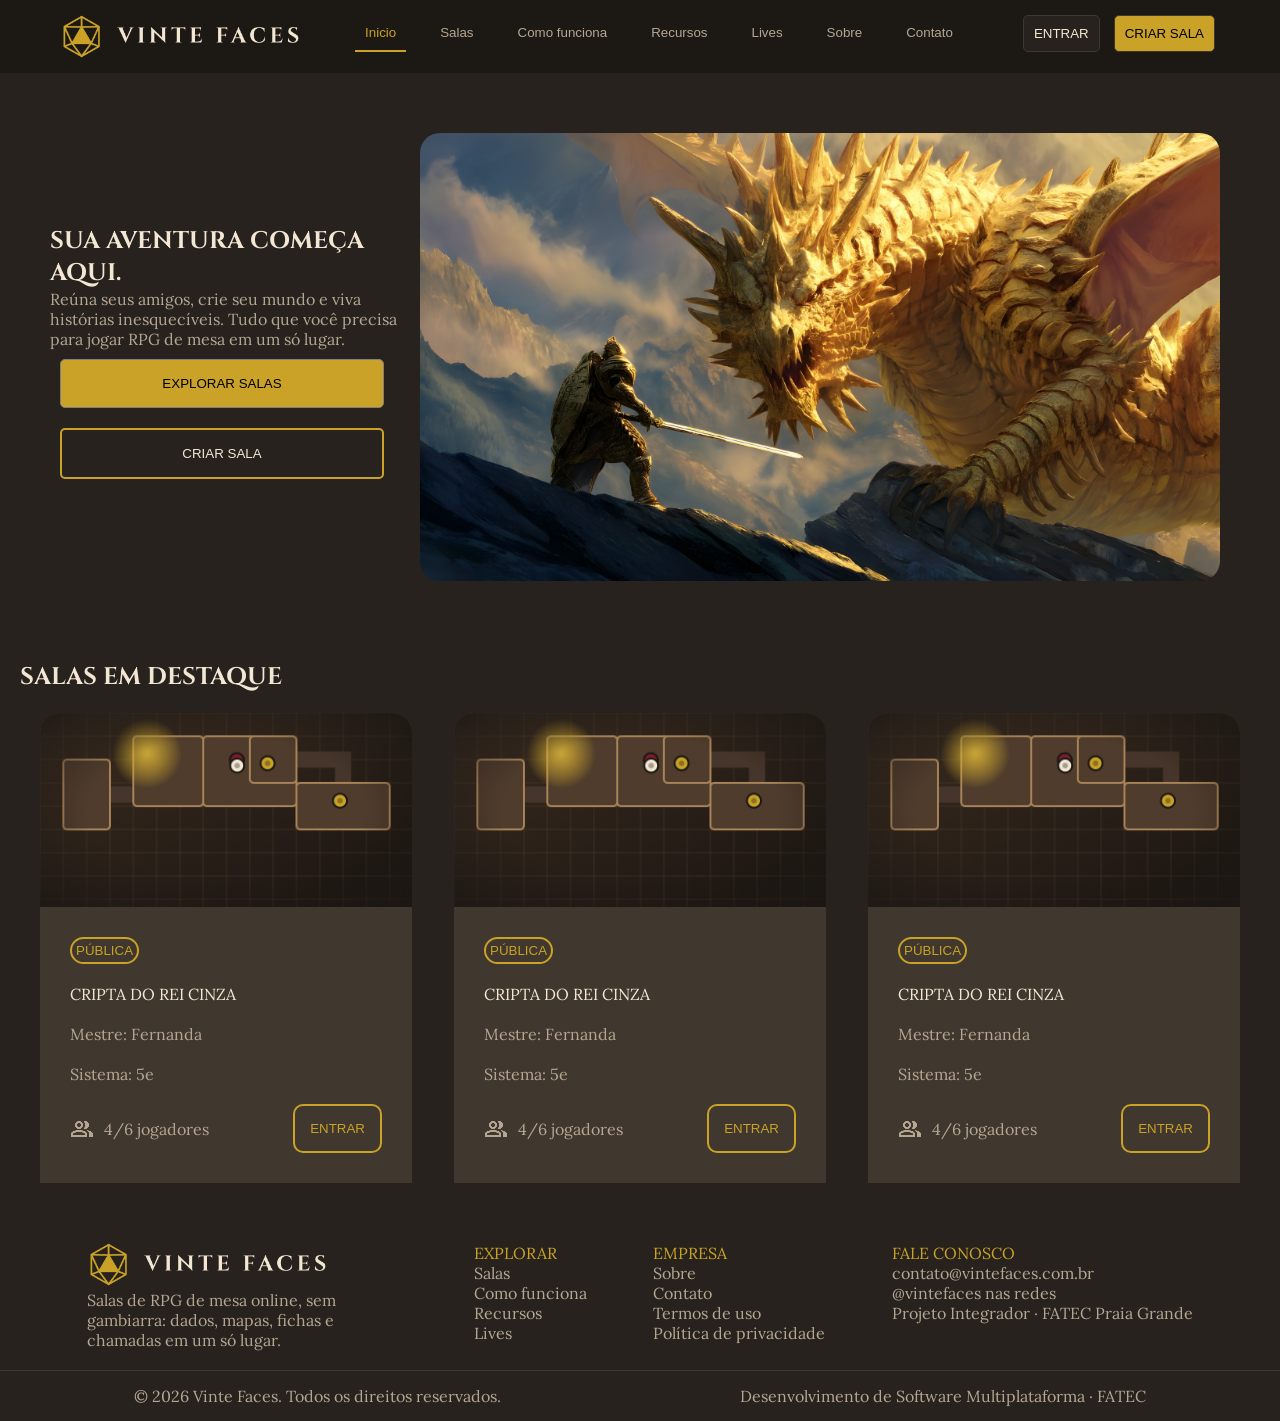
==== index.html @ ee56ecbe "Upload completo dos arquivos, com header, footer e parte do main feito." ====
<!DOCTYPE html>
<html lang="pt-br">

<head>
    <meta charset="UTF-8">
    <meta name="viewport" content="width=device-width, initial-scale=1.0">
    <title>Vinte Faces</title>
    <link rel="shortcut icon" href="assets/Icon.png" type="image/x-icon">
    <link rel="stylesheet" href="Style/style.css">
</head>

<body>
    <header class="grafite-900">
        <img class="LogoTipo" src="assets/LogoTipo.png" alt="LogoTipo_VinteFaces">
        <div class="navegacao">
            <button class="btn-ativo">Inicio</button>
            <button class="h-btn">Salas</button>
            <button class="h-btn">Como funciona</button>
            <button class="h-btn">Recursos</button>
            <button class="h-btn">Lives</button>
            <button class="h-btn">Sobre</button>
            <button class="h-btn">Contato</button>
        </div>
        <div>
            <button class="grafite-800 h2-btn pergaminho-100">ENTRAR</button>
            <button class="h2-btn ouro-500">CRIAR SALA</button>
        </div>
    </header>

    <main>
        <section class="Inicio">
            <div>
                <h1 class="pergaminho-100">SUA AVENTURA COMEÇA AQUI.</h1>
                <p>Reúna seus amigos, crie seu mundo e viva histórias inesquecíveis. Tudo que você precisa para jogar
                    RPG de mesa em um só lugar.</p>
                <button class="m-btn ouro-500" style="border: 1px grey solid;">EXPLORAR SALAS</button>
                <button class="ouro-500-border m-btn pergaminho-100">CRIAR SALA</button>
            </div>
            <img class="imgsec1" src="assets/dados.jpg" alt="Imagem de dados.">
        </section>

        <section class="salas-d">
            <h2 class="pergaminho-100">SALAS EM DESTAQUE</h2>
            <div class="salas row">
                <div class="card coluna grafite-600">
                    <img src="assets/card1.png" alt="" style="border-radius: 20px 20px 0 0;">
                    <div class="card-conteudo">
                        <button disabled class="btn-off ouro-500-border"
                            alt="esta sala está aberta para qualquer um entrar">PÚBLICA</button><br>
                        <br>
                        <p class="pergaminho-100">CRIPTA DO REI CINZA</p><br>
                        <p>Mestre: Fernanda</p><br>
                        <p>Sistema: 5e</p><br>
                        <div class="row">
                            <div class="info">
                                <img class="icon" src="assets/group-icon.png" alt="icon">
                                <p>4/6 jogadores</p>
                            </div>
                            <button class="ouro-500-border ouro-500p btn-card">ENTRAR</button>
                        </div>
                    </div>
                </div>
                <div class="card coluna grafite-600">
                    <img src="assets/card1.png" alt="" style="border-radius: 20px 20px 0 0;">
                    <div class="card-conteudo">
                        <button disabled class="btn-off ouro-500-border"
                            alt="esta sala está aberta para qualquer um entrar">PÚBLICA</button><br>
                        <br>
                        <p class="pergaminho-100">CRIPTA DO REI CINZA</p><br>
                        <p>Mestre: Fernanda</p><br>
                        <p>Sistema: 5e</p><br>
                        <div class="row">
                            <div class="info">
                                <img class="icon" src="assets/group-icon.png" alt="icon">
                                <p>4/6 jogadores</p>
                            </div>
                            <button class="ouro-500-border ouro-500p btn-card">ENTRAR</button>
                        </div>
                    </div>
                </div>
                <div class="card coluna grafite-600">
                    <img src="assets/card1.png" alt="" style="border-radius: 20px 20px 0 0;">
                    <div class="card-conteudo">
                        <button disabled class="btn-off ouro-500-border"
                            alt="esta sala está aberta para qualquer um entrar">PÚBLICA</button><br>
                        <br>
                        <p class="pergaminho-100">CRIPTA DO REI CINZA</p><br>
                        <p>Mestre: Fernanda</p><br>
                        <p>Sistema: 5e</p><br>
                        <div class="row">
                            <div class="info">
                                <img class="icon" src="assets/group-icon.png" alt="icon">
                                <p>4/6 jogadores</p>
                            </div>
                            <button class="ouro-500-border ouro-500p btn-card">ENTRAR</button>
                        </div>
                    </div>
                </div>
            </div>
        </section>
    </main>

    <footer>
        <div class="footerGrid">
            <div style="width: 20rem;">
                <img class="LogoTipo" src="assets/LogoTipo.png" alt="LogoTipo_VinteFaces">
                <p>Salas de RPG de mesa online, sem gambiarra: dados, mapas, fichas e chamadas em um só lugar.</p>
            </div>
            <div class="coluna">
                <span class="ouro-500p">EXPLORAR</span>
                <a href="">Salas</a>
                <a href="">Como funciona</a>
                <a href="">Recursos</a>
                <a href="">Lives</a>
            </div>
            <div class="coluna">
                <span class="ouro-500p">EMPRESA</span>
                <a href="">Sobre</a>
                <a href="">Contato</a>
                <a href="">Termos de uso</a>
                <a href="">Política de privacidade</a>
            </div>
            <div class="coluna">
                <span class="ouro-500p">FALE CONOSCO</span>
                <a href="">contato@vintefaces.com.br</a>
                <a href="">@vintefaces nas redes</a>
                <p>Projeto Integrador · FATEC Praia Grande</p>
            </div>
        </div>
        <hr style="border: none; border-top: 1px solid #40372F;">
        <div class="row-sa" style="margin: 15px;">
            <p>© 2026 Vinte Faces. Todos os direitos reservados.</p>
            <p>Desenvolvimento de Software Multiplataforma · FATEC</p>
        </div>
    </footer>
</body>

</html>
---- Style/style.css ----
@import url('https://fonts.googleapis.com/css2?family=Cinzel:wght@400;500;600;700&family=Lora:wght@400;500;600;700&display=swap');

body {
    font-family: 'Lora', serif;
}

h1, h2, h3, h4 {
    font-family: 'Cinzel', serif;
}

button {
    font-family: Arial, sans-serif;
}

* {
    padding: 0;
    margin: 0;
    box-sizing: border-box;
}
html, body {
    width: 100%;
    min-height: 100vh;
    margin: 0;
    padding: 0;
    background-color: #27221E;
}
body{
    min-height: 100vh;
    display: flex;
    flex-direction: column;
}
/* CORES */
.grafite-900 {
    background-color: #1c1814;
}
.grafite-800{
    background-color: #27221E;
}
.grafite-600{
    background-color: #40372F;
}

.ouro-500{
    background-color: #C9A227;
}
.ouro-500p{
    color: #C9A227;
}
.ouro-500-border{
    border: solid #C9A227 2px;
    background-color: #00000000;
}
.pergaminho-100{
    color: #F3E6D3;
}
.pergaminho-400{
    color: #B5A692;
}
header {
    box-sizing: border-box;
    display: grid;
    justify-content: space-evenly;
    grid-auto-flow: column;
    top: 0;
    width: 100%;
    height: 20%;
    padding: 15px;
}

main{
    flex: 1;
    width: 100%;
    display: block;
}

footer{
    width: 100%;
    margin-top: auto;
}

.footerGrid{
    display: grid;
    justify-content: space-evenly;
    grid-auto-flow: column;
    bottom: 0;
    width: 100%;
    padding: 20px;
}

.LogoTipo {
    width: 15rem;
}

.h-btn{
    background-color: #00000000;
    color: #B5A692;
    border: 1px grey;
    margin-left: 10px;
    margin-right: 10px;
    padding: 10px;
}

.h2-btn{
    border: solid #40372F 1px;
    border-radius: 5px;
    padding: 10px;
    margin-left: 5px;
    margin-right: 5px;
}

.btn-ativo{
    background-color: #00000000;
    color: #C9A227;
    border: none;
    border-bottom: 2px solid #C9A227;
    margin-left: 10px;
    margin-right: 10px;
    padding: 10px;
}

.coluna{
    display: flex;
    flex-direction: column;
}

a, p {
    text-decoration: none;
    color: #B5A692;

}

.row-sa{
    display: grid;
    justify-content: space-around;
    grid-auto-flow: column;
}
.row{
    display: flex;
    flex-direction: row;
}

.Inicio {
    min-height: 550px;
    width: 100%;
    display: flex;
    align-items: center;
    padding: 50px;
}

.salas-d{
    padding: 20px;
}

.salas{
    align-content: center;
}

.imgsec1{
    width: 50rem;
    border-radius: 20px;
    margin: 10px;
}

.m-btn{
    width: 90%;
    padding: 1rem;
    margin: 10px;
    border-radius: 5px;
}

.btn-off{
    background-color: #00000000;
    color: #C9A227;
    border-radius: 20px;
    padding: 4px;
}

.btn-card{
    padding: 15px;
    border-radius: 10px;
    align-self: flex-end;
}

.card{
    width: 30%;
    margin: 20px;
    border-radius: 20px 20px 0 0;
}

.card-conteudo{
    padding: 20px;
    margin: 10px;
}

.icon{
    max-width: none;
}

.row {
    display: flex;
    align-items: center;
    justify-content: space-between;
    width: 100%;
}

.info {
    display: flex;
    align-items: center;
    gap: 10px;
}

.info img {
    width: 24px;
    height: 24px;
    object-fit: contain;
    flex-shrink: 0;
}
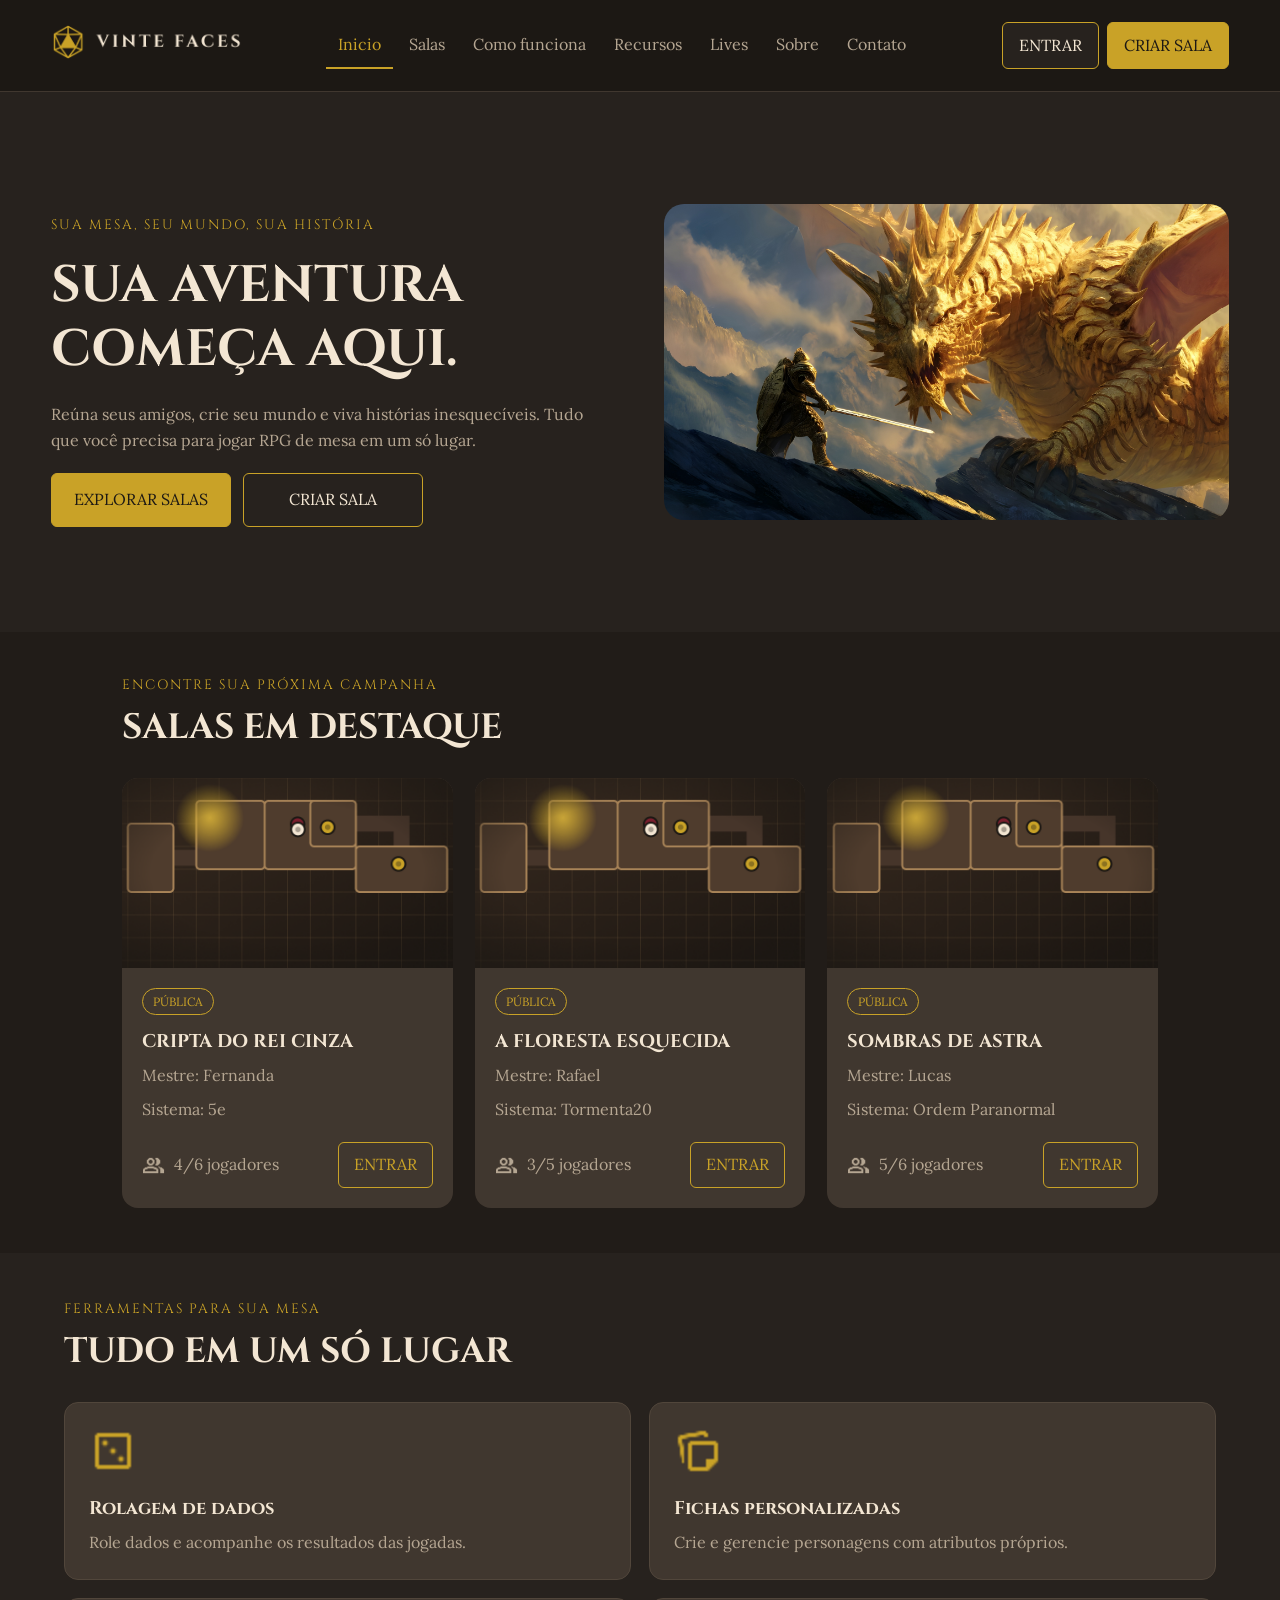
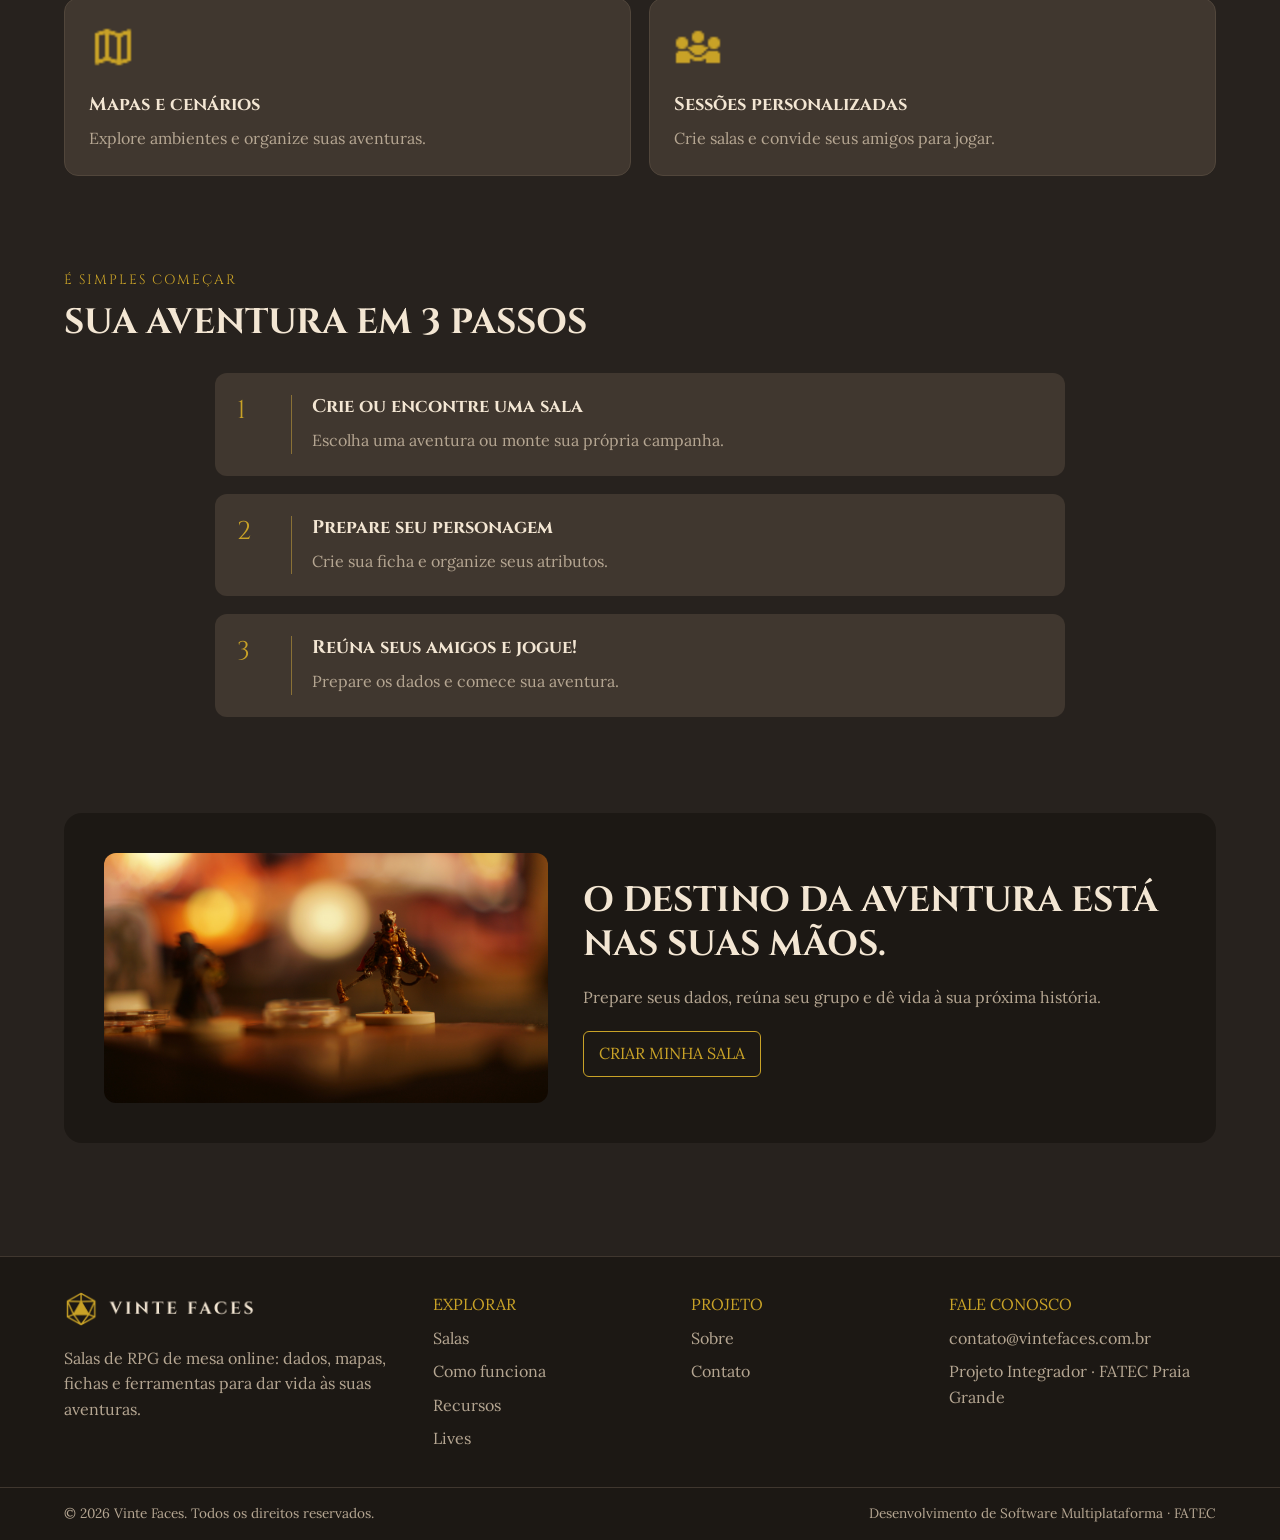
==== commit a06d7878: "Adicionado paginas como funciona, salas, contatos, lives, login, recursos, salas e sobre, finalizaçã" ====
--- a/index.html
+++ b/index.html
@@ -4,131 +4,188 @@
 <head>
     <meta charset="UTF-8">
     <meta name="viewport" content="width=device-width, initial-scale=1.0">
-    <title>Vinte Faces</title>
+    <title>Início | Vinte Faces</title>
     <link rel="shortcut icon" href="assets/Icon.png" type="image/x-icon">
     <link rel="stylesheet" href="Style/style.css">
 </head>
 
 <body>
-    <header class="grafite-900">
-        <img class="LogoTipo" src="assets/LogoTipo.png" alt="LogoTipo_VinteFaces">
-        <div class="navegacao">
-            <button class="btn-ativo">Inicio</button>
-            <button class="h-btn">Salas</button>
-            <button class="h-btn">Como funciona</button>
-            <button class="h-btn">Recursos</button>
-            <button class="h-btn">Lives</button>
-            <button class="h-btn">Sobre</button>
-            <button class="h-btn">Contato</button>
-        </div>
-        <div>
-            <button class="grafite-800 h2-btn pergaminho-100">ENTRAR</button>
-            <button class="h2-btn ouro-500">CRIAR SALA</button>
+    <header>
+        <a href="index.html"><img class="LogoTipo" src="assets/LogoTipo.png" alt="Vinte Faces"></a>
+        <nav class="navegacao" aria-label="Navegação principal">
+            <a class="btn-ativo" href="index.html">Inicio</a>
+            <a class="h-btn" href="salas.html">Salas</a>
+            <a class="h-btn" href="como-funciona.html">Como funciona</a>
+            <a class="h-btn" href="recursos.html">Recursos</a>
+            <a class="h-btn" href="lives.html">Lives</a>
+            <a class="h-btn" href="sobre.html">Sobre</a>
+            <a class="h-btn" href="contato.html">Contato</a>
+        </nav>
+        <div class="acoes-header">
+            <a class="h2-btn grafite-800 pergaminho-100" href="login.html">ENTRAR</a>
+            <a class="h2-btn ouro-500" href="salas.html">CRIAR SALA</a>
         </div>
     </header>
 
     <main>
-        <section class="Inicio">
+
+        <section class="sessao">
             <div>
-                <h1 class="pergaminho-100">SUA AVENTURA COMEÇA AQUI.</h1>
+                <p class="eyebrow">SUA MESA, SEU MUNDO, SUA HISTÓRIA</p>
+                <h1>SUA AVENTURA COMEÇA AQUI.</h1>
                 <p>Reúna seus amigos, crie seu mundo e viva histórias inesquecíveis. Tudo que você precisa para jogar
                     RPG de mesa em um só lugar.</p>
-                <button class="m-btn ouro-500" style="border: 1px grey solid;">EXPLORAR SALAS</button>
-                <button class="ouro-500-border m-btn pergaminho-100">CRIAR SALA</button>
+                <div class="botoes">
+                    <a class="m-btn ouro-500" href="salas.html">EXPLORAR SALAS</a>
+                    <a class="m-btn ouro-500-border" href="salas.html">CRIAR SALA</a>
+                </div>
             </div>
-            <img class="imgsec1" src="assets/dados.jpg" alt="Imagem de dados.">
+            <img class="imgsec1" src="assets/dados.jpg" alt="Dados de RPG sobre uma mesa">
         </section>
 
         <section class="salas-d">
-            <h2 class="pergaminho-100">SALAS EM DESTAQUE</h2>
-            <div class="salas row">
-                <div class="card coluna grafite-600">
-                    <img src="assets/card1.png" alt="" style="border-radius: 20px 20px 0 0;">
-                    <div class="card-conteudo">
-                        <button disabled class="btn-off ouro-500-border"
-                            alt="esta sala está aberta para qualquer um entrar">PÚBLICA</button><br>
-                        <br>
-                        <p class="pergaminho-100">CRIPTA DO REI CINZA</p><br>
-                        <p>Mestre: Fernanda</p><br>
-                        <p>Sistema: 5e</p><br>
-                        <div class="row">
-                            <div class="info">
-                                <img class="icon" src="assets/group-icon.png" alt="icon">
-                                <p>4/6 jogadores</p>
+            <div class="container">
+                <div class="section-title">
+                    <p class="eyebrow">ENCONTRE SUA PRÓXIMA CAMPANHA</p>
+                    <h2>SALAS EM DESTAQUE</h2>
+                </div>
+                <div class="salas">
+                    <article class="card">
+                        <img src="assets/card1.png" alt="Cenário de fantasia para uma campanha de RPG">
+                        <div class="card-conteudo">
+                            <span class="btn-off">PÚBLICA</span>
+                            <h3 style="margin-top:15px">CRIPTA DO REI CINZA</h3>
+                            <p>Mestre: Fernanda</p>
+                            <p>Sistema: 5e</p>
+                            <div class="card-rodape">
+                                <div class="info"><img src="assets/group-icon.png" alt=""><span>4/6 jogadores</span>
+                                </div>
+                                <a class="btn-card" href="salas.html">ENTRAR</a>
                             </div>
-                            <button class="ouro-500-border ouro-500p btn-card">ENTRAR</button>
                         </div>
-                    </div>
-                </div>
-                <div class="card coluna grafite-600">
-                    <img src="assets/card1.png" alt="" style="border-radius: 20px 20px 0 0;">
-                    <div class="card-conteudo">
-                        <button disabled class="btn-off ouro-500-border"
-                            alt="esta sala está aberta para qualquer um entrar">PÚBLICA</button><br>
-                        <br>
-                        <p class="pergaminho-100">CRIPTA DO REI CINZA</p><br>
-                        <p>Mestre: Fernanda</p><br>
-                        <p>Sistema: 5e</p><br>
-                        <div class="row">
-                            <div class="info">
-                                <img class="icon" src="assets/group-icon.png" alt="icon">
-                                <p>4/6 jogadores</p>
+                    </article>
+                    <article class="card">
+                        <img src="assets/card1.png" alt="Cenário de fantasia para uma campanha de RPG">
+                        <div class="card-conteudo">
+                            <span class="btn-off">PÚBLICA</span>
+                            <h3 style="margin-top:15px">A FLORESTA ESQUECIDA</h3>
+                            <p>Mestre: Rafael</p>
+                            <p>Sistema: Tormenta20</p>
+                            <div class="card-rodape">
+                                <div class="info"><img src="assets/group-icon.png" alt=""><span>3/5 jogadores</span>
+                                </div>
+                                <a class="btn-card" href="salas.html">ENTRAR</a>
                             </div>
-                            <button class="ouro-500-border ouro-500p btn-card">ENTRAR</button>
                         </div>
-                    </div>
-                </div>
-                <div class="card coluna grafite-600">
-                    <img src="assets/card1.png" alt="" style="border-radius: 20px 20px 0 0;">
-                    <div class="card-conteudo">
-                        <button disabled class="btn-off ouro-500-border"
-                            alt="esta sala está aberta para qualquer um entrar">PÚBLICA</button><br>
-                        <br>
-                        <p class="pergaminho-100">CRIPTA DO REI CINZA</p><br>
-                        <p>Mestre: Fernanda</p><br>
-                        <p>Sistema: 5e</p><br>
-                        <div class="row">
-                            <div class="info">
-                                <img class="icon" src="assets/group-icon.png" alt="icon">
-                                <p>4/6 jogadores</p>
+                    </article>
+                    <article class="card">
+                        <img src="assets/card1.png" alt="Cenário de fantasia para uma campanha de RPG">
+                        <div class="card-conteudo">
+                            <span class="btn-off">PÚBLICA</span>
+                            <h3 style="margin-top:15px">SOMBRAS DE ASTRA</h3>
+                            <p>Mestre: Lucas</p>
+                            <p>Sistema: Ordem Paranormal</p>
+                            <div class="card-rodape">
+                                <div class="info"><img src="assets/group-icon.png" alt=""><span>5/6 jogadores</span>
+                                </div>
+                                <a class="btn-card" href="salas.html">ENTRAR</a>
                             </div>
-                            <button class="ouro-500-border ouro-500p btn-card">ENTRAR</button>
                         </div>
-                    </div>
+                    </article>
                 </div>
             </div>
         </section>
+
+        <section class="section container">
+            <div class="section-title">
+                <p class="eyebrow">FERRAMENTAS PARA SUA MESA</p>
+                <h2>TUDO EM UM SÓ LUGAR</h2>
+            </div>
+            <div class="sec2">
+                <article class="bloco"><img src="assets/dice_icn.png" alt="">
+                    <h3>Rolagem de dados</h3>
+                    <p>Role dados e acompanhe os resultados das jogadas.</p>
+                </article>
+                <article class="bloco"><img src="assets/ficha_icn.png" alt="">
+                    <h3>Fichas personalizadas</h3>
+                    <p>Crie e gerencie personagens com atributos próprios.</p>
+                </article>
+                <article class="bloco"><img src="assets/map_icn.png" alt="">
+                    <h3>Mapas e cenários</h3>
+                    <p>Explore ambientes e organize suas aventuras.</p>
+                </article>
+                <article class="bloco"><img src="assets/group_icn.png" alt="">
+                    <h3>Sessões personalizadas</h3>
+                    <p>Crie salas e convide seus amigos para jogar.</p>
+                </article>
+            </div>
+        </section>
+
+        <section class="section container">
+            <div class="section-title">
+                <p class="eyebrow">É SIMPLES COMEÇAR</p>
+                <h2>SUA AVENTURA EM 3 PASSOS</h2>
+            </div>
+            <div class="etapas">
+                <article class="etapa"><span class="numero">1</span>
+                    <div class="conteudo">
+                        <h3>Crie ou encontre uma sala</h3>
+                        <p>Escolha uma aventura ou monte sua própria campanha.</p>
+                    </div>
+                </article>
+                <article class="etapa"><span class="numero">2</span>
+                    <div class="conteudo">
+                        <h3>Prepare seu personagem</h3>
+                        <p>Crie sua ficha e organize seus atributos.</p>
+                    </div>
+                </article>
+                <article class="etapa"><span class="numero">3</span>
+                    <div class="conteudo">
+                        <h3>Reúna seus amigos e jogue!</h3>
+                        <p>Prepare os dados e comece sua aventura.</p>
+                    </div>
+                </article>
+            </div>
+        </section>
+
+        <section class="section container">
+            <div class="cta">
+                <img class="imgrodape" src="assets/rodape.jpg" alt="Imagem temática de fantasia">
+                <div>
+                    <h2>O DESTINO DA AVENTURA ESTÁ NAS SUAS MÃOS.</h2>
+                    <p>Prepare seus dados, reúna seu grupo e dê vida à sua próxima história.</p><a class="btn-card"
+                        href="salas.html">CRIAR MINHA SALA</a>
+                </div>
+            </div>
+        </section>
+
     </main>
 
     <footer>
         <div class="footerGrid">
-            <div style="width: 20rem;">
-                <img class="LogoTipo" src="assets/LogoTipo.png" alt="LogoTipo_VinteFaces">
-                <p>Salas de RPG de mesa online, sem gambiarra: dados, mapas, fichas e chamadas em um só lugar.</p>
+            <div>
+                <a href="index.html"><img class="LogoTipo" src="assets/LogoTipo.png" alt="Vinte Faces"></a>
+                <p>Salas de RPG de mesa online: dados, mapas, fichas e ferramentas para dar vida às suas aventuras.</p>
             </div>
             <div class="coluna">
                 <span class="ouro-500p">EXPLORAR</span>
-                <a href="">Salas</a>
-                <a href="">Como funciona</a>
-                <a href="">Recursos</a>
-                <a href="">Lives</a>
+                <a href="salas.html">Salas</a>
+                <a href="como-funciona.html">Como funciona</a>
+                <a href="recursos.html">Recursos</a>
+                <a href="lives.html">Lives</a>
             </div>
             <div class="coluna">
-                <span class="ouro-500p">EMPRESA</span>
-                <a href="">Sobre</a>
-                <a href="">Contato</a>
-                <a href="">Termos de uso</a>
-                <a href="">Política de privacidade</a>
+                <span class="ouro-500p">PROJETO</span>
+                <a href="sobre.html">Sobre</a>
+                <a href="contato.html">Contato</a>
             </div>
             <div class="coluna">
                 <span class="ouro-500p">FALE CONOSCO</span>
-                <a href="">contato@vintefaces.com.br</a>
-                <a href="">@vintefaces nas redes</a>
+                <a href="mailto:contato@vintefaces.com.br">contato@vintefaces.com.br</a>
                 <p>Projeto Integrador · FATEC Praia Grande</p>
             </div>
         </div>
-        <hr style="border: none; border-top: 1px solid #40372F;">
-        <div class="row-sa" style="margin: 15px;">
+        <div class="footer-bottom">
             <p>© 2026 Vinte Faces. Todos os direitos reservados.</p>
             <p>Desenvolvimento de Software Multiplataforma · FATEC</p>
         </div>
--- a/Style/style.css
+++ b/Style/style.css
@@ -1,217 +1,783 @@
 @import url('https://fonts.googleapis.com/css2?family=Cinzel:wght@400;500;600;700&family=Lora:wght@400;500;600;700&display=swap');
 
-body {
-    font-family: 'Lora', serif;
-}
-
-h1, h2, h3, h4 {
-    font-family: 'Cinzel', serif;
-}
-
-button {
-    font-family: Arial, sans-serif;
+:root {
+    --grafite-900: #1c1814;
+    --grafite-800: #27221e;
+    --grafite-600: #40372f;
+    --ouro-500: #c9a227;
+    --pergaminho-100: #f3e6d3;
+    --pergaminho-400: #b5a692;
 }
 
 * {
-    padding: 0;
-    margin: 0;
-    box-sizing: border-box;
-}
-html, body {
-    width: 100%;
-    min-height: 100vh;
     margin: 0;
     padding: 0;
-    background-color: #27221E;
-}
-body{
+    box-sizing: border-box;
+}
+
+html {
+    scroll-behavior: smooth;
+}
+
+body {
     min-height: 100vh;
     display: flex;
     flex-direction: column;
-}
-/* CORES */
+    background: var(--grafite-800);
+    color: var(--pergaminho-400);
+    font-family: 'Lora', serif;
+    line-height: 1.6;
+}
+
+h1,
+h2,
+h3,
+h4,
+.numero,
+.eyebrow {
+    font-family: 'Cinzel', serif;
+    color: var(--pergaminho-100);
+    line-height: 1.25;
+}
+
+h1 {
+    font-size: clamp(2rem, 4vw, 3.3rem);
+}
+
+h2 {
+    font-size: clamp(1.5rem, 3vw, 2.2rem);
+    margin-bottom: 18px;
+}
+
+h3 {
+    font-size: 1.15rem;
+    margin-bottom: 10px;
+}
+
+p {
+    color: var(--pergaminho-400);
+}
+
+a {
+    color: inherit;
+    text-decoration: none;
+}
+
+button,
+input,
+textarea {
+    font: inherit;
+}
+
+header {
+    width: 100%;
+    min-height: 92px;
+    padding: 14px 4%;
+    display: flex;
+    align-items: center;
+    justify-content: space-between;
+    gap: 22px;
+    background: var(--grafite-900);
+    border-bottom: 1px solid #40372f;
+}
+
+.LogoTipo {
+    width: 190px;
+    max-width: 100%;
+}
+
+.navegacao {
+    display: flex;
+    justify-content: center;
+    align-items: center;
+    flex-wrap: wrap;
+    gap: 4px;
+}
+
+.h-btn,
+.btn-ativo {
+    background: transparent;
+    border: 0;
+    padding: 10px 12px;
+    color: var(--pergaminho-400);
+    cursor: pointer;
+    border-bottom: 2px solid transparent;
+}
+
+.h-btn:hover,
+.btn-ativo {
+    color: var(--ouro-500);
+    border-bottom-color: var(--ouro-500);
+}
+
+.acoes-header {
+    display: flex;
+    gap: 8px;
+}
+
+.h2-btn,
+.m-btn,
+.btn-card {
+    display: inline-block;
+    border: 1px solid var(--ouro-500);
+    border-radius: 6px;
+    padding: 10px 16px;
+    cursor: pointer;
+    text-align: center;
+    transition: .2s ease;
+}
+
+.h2-btn:hover,
+.m-btn:hover,
+.btn-card:hover {
+    filter: brightness(1.12);
+    transform: translateY(-1px);
+}
+
 .grafite-900 {
-    background-color: #1c1814;
-}
-.grafite-800{
-    background-color: #27221E;
-}
-.grafite-600{
-    background-color: #40372F;
-}
-
-.ouro-500{
-    background-color: #C9A227;
-}
-.ouro-500p{
-    color: #C9A227;
-}
-.ouro-500-border{
-    border: solid #C9A227 2px;
-    background-color: #00000000;
-}
-.pergaminho-100{
-    color: #F3E6D3;
-}
-.pergaminho-400{
-    color: #B5A692;
-}
-header {
-    box-sizing: border-box;
-    display: grid;
-    justify-content: space-evenly;
-    grid-auto-flow: column;
-    top: 0;
-    width: 100%;
-    height: 20%;
-    padding: 15px;
-}
-
-main{
+    background: var(--grafite-900);
+}
+
+.grafite-800 {
+    background: var(--grafite-800);
+}
+
+.grafite-600 {
+    background: var(--grafite-600);
+}
+
+.ouro-500 {
+    background: var(--ouro-500);
+    color: var(--grafite-900);
+}
+
+.ouro-500p {
+    color: var(--ouro-500);
+}
+
+.ouro-500-border {
+    color: var(--pergaminho-100);
+    border: 1px solid var(--ouro-500);
+    background: transparent;
+}
+
+.pergaminho-100 {
+    color: var(--pergaminho-100);
+}
+
+.pergaminho-400 {
+    color: var(--pergaminho-400);
+}
+
+main {
     flex: 1;
     width: 100%;
+}
+
+.container {
+    width: min(1160px, 90%);
+    margin: 0 auto;
+}
+
+.page-intro {
+    padding: 76px 0 42px;
+    text-align: center;
+}
+
+.page-intro p {
+    max-width: 720px;
+    margin: 14px auto 0;
+}
+
+.eyebrow {
+    color: var(--ouro-500);
+    letter-spacing: 2px;
+    font-size: .85rem;
+    margin-bottom: 12px;
+}
+
+.section {
+    padding: 48px 0;
+}
+
+.section-title {
+    margin-bottom: 28px;
+}
+
+.section-title p {
+    max-width: 680px;
+}
+
+.sessao {
+    min-height: 540px;
+    width: min(1200px, 92%);
+    margin: 0 auto;
+    display: flex;
+    align-items: center;
+    justify-content: space-between;
+    gap: 38px;
+    padding: 55px 0;
+}
+
+.sessao>div {
+    flex: 1;
+}
+
+.sessao p {
+    margin: 20px 0;
+    max-width: 560px;
+}
+
+.imgsec1 {
+    width: 48%;
+    max-height: 420px;
+    object-fit: cover;
+    border-radius: 20px;
+}
+
+.botoes {
+    display: flex;
+    flex-wrap: wrap;
+    gap: 12px;
+}
+
+.m-btn {
+    min-width: 180px;
+    padding: 13px 18px;
+}
+
+.salas-d {
+    padding: 45px 5%;
+    background: #211c18;
+}
+
+.salas {
+    display: grid;
+    grid-template-columns: repeat(3, 1fr);
+    gap: 22px;
+}
+
+.card {
+    overflow: hidden;
+    border-radius: 16px;
+    background: var(--grafite-600);
+}
+
+.card>img {
+    width: 100%;
+    height: 190px;
+    object-fit: cover;
     display: block;
 }
 
-footer{
+.card-conteudo {
+    padding: 20px;
+}
+
+.card-conteudo p {
+    margin: 8px 0;
+}
+
+.btn-off {
+    display: inline-block;
+    border: 1px solid var(--ouro-500);
+    color: var(--ouro-500);
+    border-radius: 20px;
+    padding: 3px 10px;
+    font-size: .75rem;
+}
+
+.info {
+    display: flex;
+    align-items: center;
+    gap: 9px;
+}
+
+.info img {
+    width: 23px;
+    height: 23px;
+    object-fit: contain;
+}
+
+.card-rodape {
+    display: flex;
+    justify-content: space-between;
+    align-items: center;
+    gap: 12px;
+    margin-top: 20px;
+}
+
+.btn-card {
+    padding: 9px 15px;
+    color: var(--ouro-500);
+}
+
+.sec2 {
+    display: grid;
+    grid-template-columns: repeat(2, 1fr);
+    gap: 18px;
+}
+
+.bloco,
+.painel {
+    background: var(--grafite-600);
+    border: 1px solid #51463b;
+    border-radius: 14px;
+    padding: 24px;
+}
+
+.bloco img {
+    width: 48px;
+    height: 48px;
+    object-fit: contain;
+    margin-bottom: 14px;
+}
+
+.bloco p {
+    margin-top: 8px;
+}
+
+.etapas {
+    display: grid;
+    gap: 18px;
+    max-width: 850px;
+    margin: 0 auto;
+}
+
+.etapa {
+    display: flex;
+    gap: 20px;
+    align-items: flex-start;
+    padding: 22px;
+    background: var(--grafite-600);
+    border-radius: 12px;
+}
+
+.numero {
+    color: var(--ouro-500);
+    font-size: 1.6rem;
+    min-width: 34px;
+}
+
+.conteudo {
+    border-left: 1px solid #8a7136;
+    padding-left: 20px;
+}
+
+.conteudo p {
+    margin-top: 6px;
+}
+
+.cta {
+    display: flex;
+    align-items: center;
+    gap: 35px;
+    padding: 40px;
+    background: var(--grafite-900);
+    border-radius: 18px;
+}
+
+.imgrodape {
+    width: 42%;
+    max-height: 250px;
+    object-fit: cover;
+    border-radius: 12px;
+}
+
+.cta p {
+    margin: 12px 0 20px;
+}
+
+.feature-grid {
+    display: grid;
+    grid-template-columns: repeat(2, 1fr);
+    gap: 18px;
+}
+
+.feature {
+    display: flex;
+    gap: 18px;
+    align-items: flex-start;
+}
+
+.feature .feature-icon {
+    color: var(--ouro-500);
+    font-size: 1.8rem;
+    min-width: 36px;
+}
+
+.feature p {
+    margin-top: 6px;
+}
+
+.duas-colunas {
+    display: grid;
+    grid-template-columns: 1.1fr .9fr;
+    gap: 28px;
+    align-items: center;
+}
+
+.ilustracao {
     width: 100%;
-    margin-top: auto;
-}
-
-.footerGrid{
-    display: grid;
-    justify-content: space-evenly;
-    grid-auto-flow: column;
-    bottom: 0;
+    border-radius: 16px;
+    object-fit: cover;
+}
+
+.lista-simples {
+    padding-left: 20px;
+    margin-top: 15px;
+}
+
+.lista-simples li {
+    margin: 8px 0;
+    color: var(--pergaminho-400);
+}
+
+.em-breve {
+    text-align: center;
+    padding: 50px 25px 90px;
+}
+
+.em-breve img {
+    width: min(460px, 90%);
+    max-height: 300px;
+    object-fit: contain;
+    margin: 20px auto;
+}
+
+.em-breve .aviso {
+    display: inline-block;
+    color: var(--ouro-500);
+    border: 1px solid var(--ouro-500);
+    border-radius: 30px;
+    padding: 7px 18px;
+    margin-bottom: 18px;
+}
+
+.formulario {
+    display: grid;
+    gap: 15px;
+    max-width: 720px;
+}
+
+.formulario label {
+    display: grid;
+    gap: 7px;
+    color: var(--pergaminho-100);
+}
+
+.formulario input,
+.formulario textarea {
     width: 100%;
-    padding: 20px;
-}
-
-.LogoTipo {
-    width: 15rem;
-}
-
-.h-btn{
-    background-color: #00000000;
-    color: #B5A692;
-    border: 1px grey;
-    margin-left: 10px;
-    margin-right: 10px;
-    padding: 10px;
-}
-
-.h2-btn{
-    border: solid #40372F 1px;
-    border-radius: 5px;
-    padding: 10px;
-    margin-left: 5px;
-    margin-right: 5px;
-}
-
-.btn-ativo{
-    background-color: #00000000;
-    color: #C9A227;
-    border: none;
-    border-bottom: 2px solid #C9A227;
-    margin-left: 10px;
-    margin-right: 10px;
-    padding: 10px;
-}
-
-.coluna{
+    padding: 12px 14px;
+    border: 1px solid #665747;
+    border-radius: 7px;
+    background: var(--grafite-900);
+    color: var(--pergaminho-100);
+}
+
+.formulario textarea {
+    min-height: 140px;
+    resize: vertical;
+}
+
+.formulario button {
+    justify-self: start;
+}
+
+.contato-grid {
+    display: grid;
+    grid-template-columns: .8fr 1.2fr;
+    gap: 35px;
+    align-items: start;
+}
+
+.contato-info p {
+    margin: 12px 0;
+}
+
+footer {
+    width: 100%;
+    margin-top: 65px;
+    background: var(--grafite-900);
+    border-top: 1px solid #40372f;
+}
+
+.footerGrid {
+    display: grid;
+    grid-template-columns: 1.5fr 1fr 1fr 1.2fr;
+    gap: 35px;
+    padding: 35px 5%;
+}
+
+.footerGrid .LogoTipo {
+    margin-bottom: 12px;
+}
+
+.footerGrid .coluna {
     display: flex;
     flex-direction: column;
-}
-
-a, p {
-    text-decoration: none;
-    color: #B5A692;
-
-}
-
-.row-sa{
-    display: grid;
-    justify-content: space-around;
-    grid-auto-flow: column;
-}
-.row{
-    display: flex;
-    flex-direction: row;
-}
-
-.Inicio {
-    min-height: 550px;
+    gap: 8px;
+}
+
+.footerGrid a:hover {
+    color: var(--ouro-500);
+}
+
+.footer-bottom {
+    display: flex;
+    justify-content: space-between;
+    gap: 15px;
+    padding: 15px 5%;
+    border-top: 1px solid #40372f;
+    font-size: .85rem;
+}
+
+@media (max-width: 1000px) {
+    header {
+        flex-wrap: wrap;
+        justify-content: center;
+    }
+
+    .navegacao {
+        order: 3;
+        width: 100%;
+    }
+
+    .footerGrid {
+        grid-template-columns: repeat(2, 1fr);
+    }
+}
+
+@media (max-width: 700px) {
+
+    .sessao,
+    .cta,
+    .duas-colunas,
+    .contato-grid {
+        display: flex;
+        flex-direction: column;
+        align-items: stretch;
+    }
+
+    .imgsec1,
+    .imgrodape {
+        width: 100%;
+    }
+
+    .salas,
+    .sec2,
+    .feature-grid {
+        grid-template-columns: 1fr;
+    }
+
+    .footerGrid {
+        grid-template-columns: 1fr 1fr;
+        gap: 25px;
+    }
+
+    .footer-bottom {
+        flex-direction: column;
+    }
+
+    .page-intro {
+        padding-top: 50px;
+    }
+
+    .h-btn,
+    .btn-ativo {
+        padding: 8px;
+    }
+}
+
+@media (max-width: 440px) {
+    .footerGrid {
+        grid-template-columns: 1fr;
+    }
+
+    .acoes-header {
+        width: 100%;
+        justify-content: center;
+    }
+
+    .botoes {
+        flex-direction: column;
+    }
+
+    .m-btn {
+        width: 100%;
+    }
+}
+
+   /* PÁGINA DE LOGIN */
+
+.login-main {
+    display: flex;
+    align-items: center;
+    justify-content: center;
+    padding: 65px 20px;
+
+    background:
+        linear-gradient(
+            rgba(28, 24, 20, .82),
+            rgba(28, 24, 20, .92)
+        ),
+        url("../assets/rodape.jpg") center/cover no-repeat;
+}
+
+.login-layout {
+    width: min(980px, 100%);
+
+    display: grid;
+    grid-template-columns: 1fr 1fr;
+
+    overflow: hidden;
+
+    border: 1px solid #51463b;
+    border-radius: 18px;
+
+    background: var(--grafite-800);
+
+    box-shadow: 0 18px 50px rgba(0, 0, 0, .3);
+}
+
+/* Lado de apresentação */
+
+.login-apresentacao {
+    display: flex;
+    flex-direction: column;
+    justify-content: center;
+
+    padding: 48px;
+
+    background:
+        linear-gradient(
+            rgba(28, 24, 20, .58),
+            rgba(28, 24, 20, .88)
+        ),
+        url("../assets/dados.jpg") center/cover no-repeat;
+}
+
+.login-apresentacao p {
+    margin-top: 15px;
+}
+
+/* Formulário */
+
+.login-form-area {
+    padding: 48px;
+}
+
+.login-form-area h2 {
+    margin-bottom: 8px;
+}
+
+.login-subtitulo {
+    margin-bottom: 25px;
+}
+
+.login-form {
+    display: grid;
+    gap: 16px;
+}
+
+.login-form label {
+    display: grid;
+    gap: 7px;
+    color: var(--pergaminho-100);
+}
+
+.login-form input:not([type="checkbox"]) {
     width: 100%;
-    display: flex;
-    align-items: center;
-    padding: 50px;
-}
-
-.salas-d{
-    padding: 20px;
-}
-
-.salas{
-    align-content: center;
-}
-
-.imgsec1{
-    width: 50rem;
-    border-radius: 20px;
-    margin: 10px;
-}
-
-.m-btn{
-    width: 90%;
-    padding: 1rem;
-    margin: 10px;
-    border-radius: 5px;
-}
-
-.btn-off{
-    background-color: #00000000;
-    color: #C9A227;
-    border-radius: 20px;
-    padding: 4px;
-}
-
-.btn-card{
-    padding: 15px;
-    border-radius: 10px;
-    align-self: flex-end;
-}
-
-.card{
-    width: 30%;
-    margin: 20px;
-    border-radius: 20px 20px 0 0;
-}
-
-.card-conteudo{
-    padding: 20px;
-    margin: 10px;
-}
-
-.icon{
-    max-width: none;
-}
-
-.row {
-    display: flex;
-    align-items: center;
+    padding: 13px 14px;
+
+    border: 1px solid #665747;
+    border-radius: 7px;
+
+    outline: none;
+
+    background: var(--grafite-900);
+    color: var(--pergaminho-100);
+}
+
+.login-form input:focus {
+    border-color: var(--ouro-500);
+    box-shadow: 0 0 0 2px rgba(201, 162, 39, .15);
+}
+
+/* Opções do formulário */
+
+.login-opcoes {
+    display: flex;
     justify-content: space-between;
+    align-items: center;
+    gap: 12px;
+
+    font-size: .88rem;
+}
+
+.login-lembrar {
+    display: flex !important;
+    align-items: center;
+    gap: 7px;
+}
+
+.login-lembrar input {
+    accent-color: var(--ouro-500);
+}
+
+.login-opcoes a,
+.login-cadastro a {
+    color: var(--ouro-500);
+}
+
+.login-opcoes a:hover,
+.login-cadastro a:hover {
+    text-decoration: underline;
+}
+
+/* Botão e cadastro */
+
+.login-form button {
     width: 100%;
-}
-
-.info {
-    display: flex;
-    align-items: center;
-    gap: 10px;
-}
-
-.info img {
-    width: 24px;
-    height: 24px;
-    object-fit: contain;
-    flex-shrink: 0;
-}+    margin-top: 5px;
+}
+
+.login-cadastro {
+    margin-top: 22px;
+    text-align: center;
+    font-size: .92rem;
+}
+
+.login-aviso {
+    margin-top: 18px;
+    padding: 12px;
+
+    border-left: 3px solid var(--ouro-500);
+
+    background: var(--grafite-900);
+
+    font-size: .82rem;
+}
+
+/* Responsividade */
+
+@media (max-width: 700px) {
+
+    .login-layout {
+        grid-template-columns: 1fr;
+    }
+
+    .login-apresentacao {
+        padding: 32px;
+        min-height: 210px;
+    }
+
+    .login-form-area {
+        padding: 32px 25px;
+    }
+
+    .login-opcoes {
+        flex-wrap: wrap;
+    }
+}
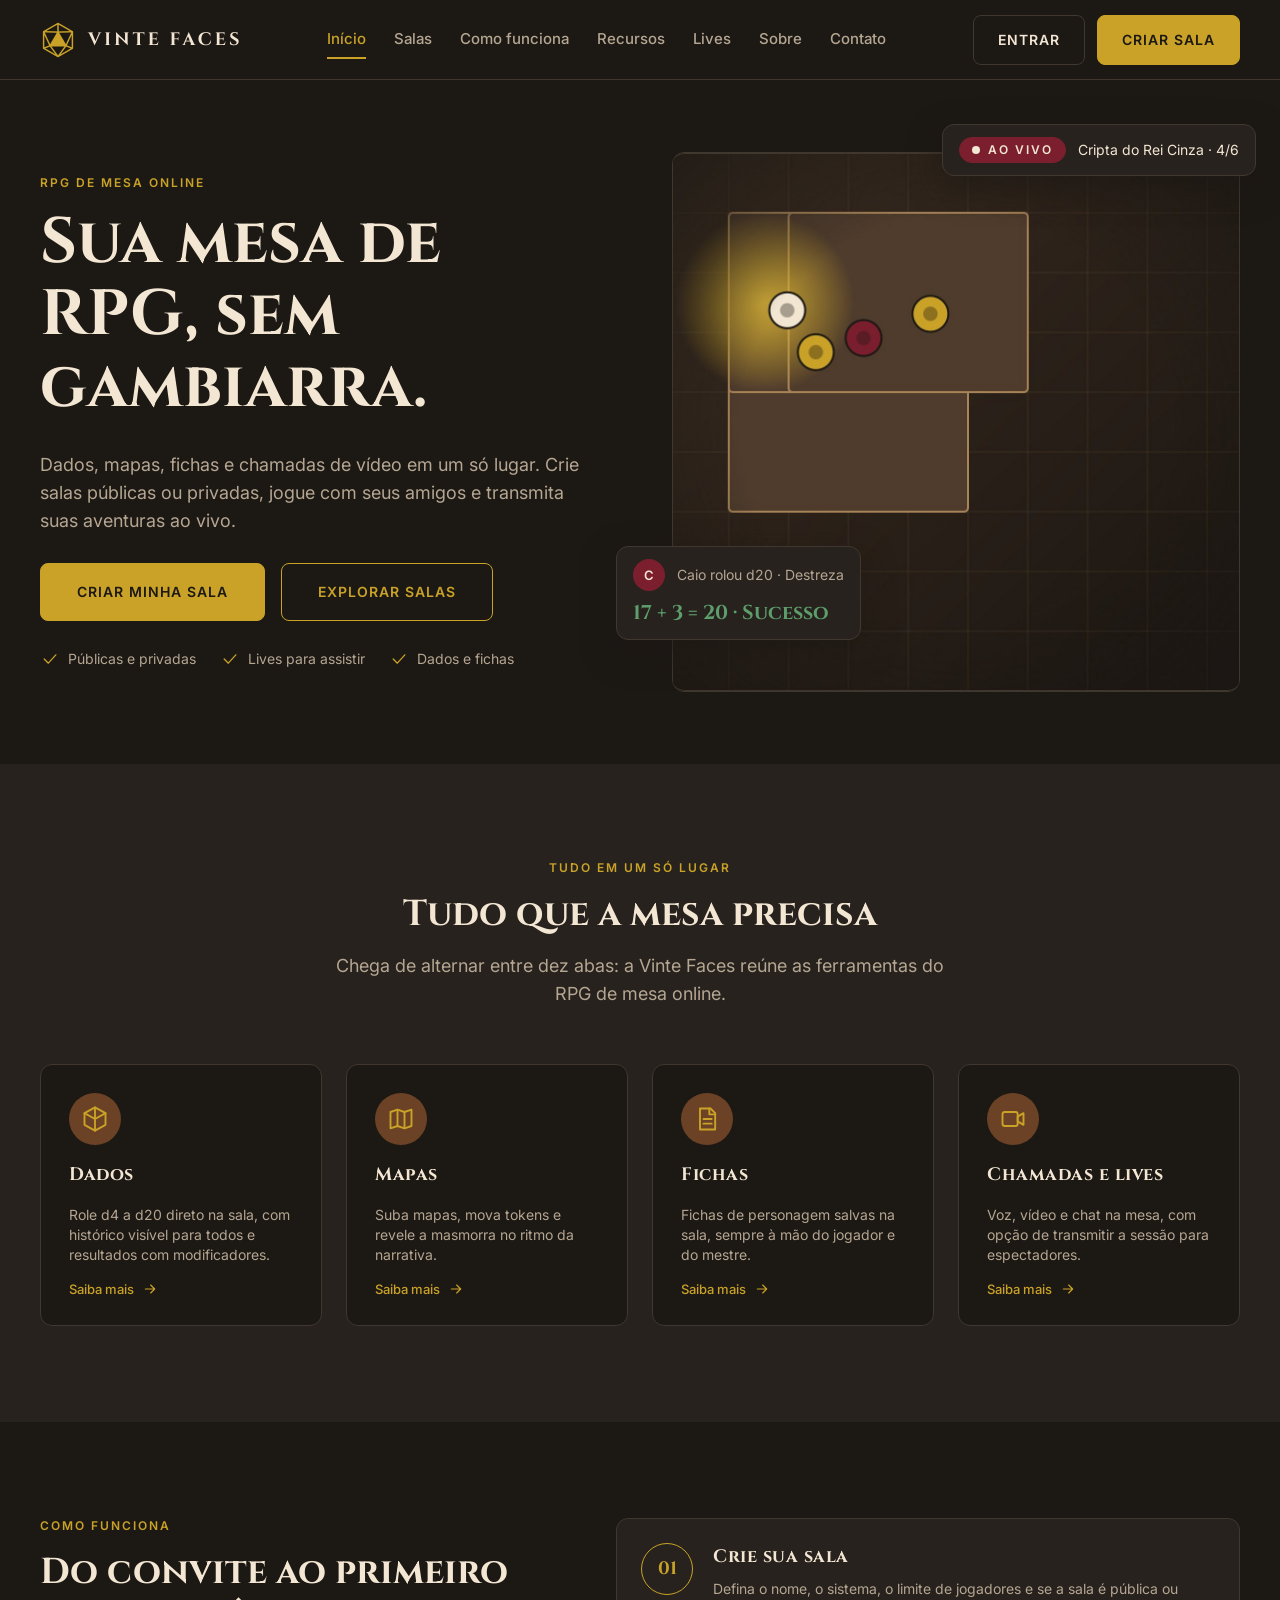
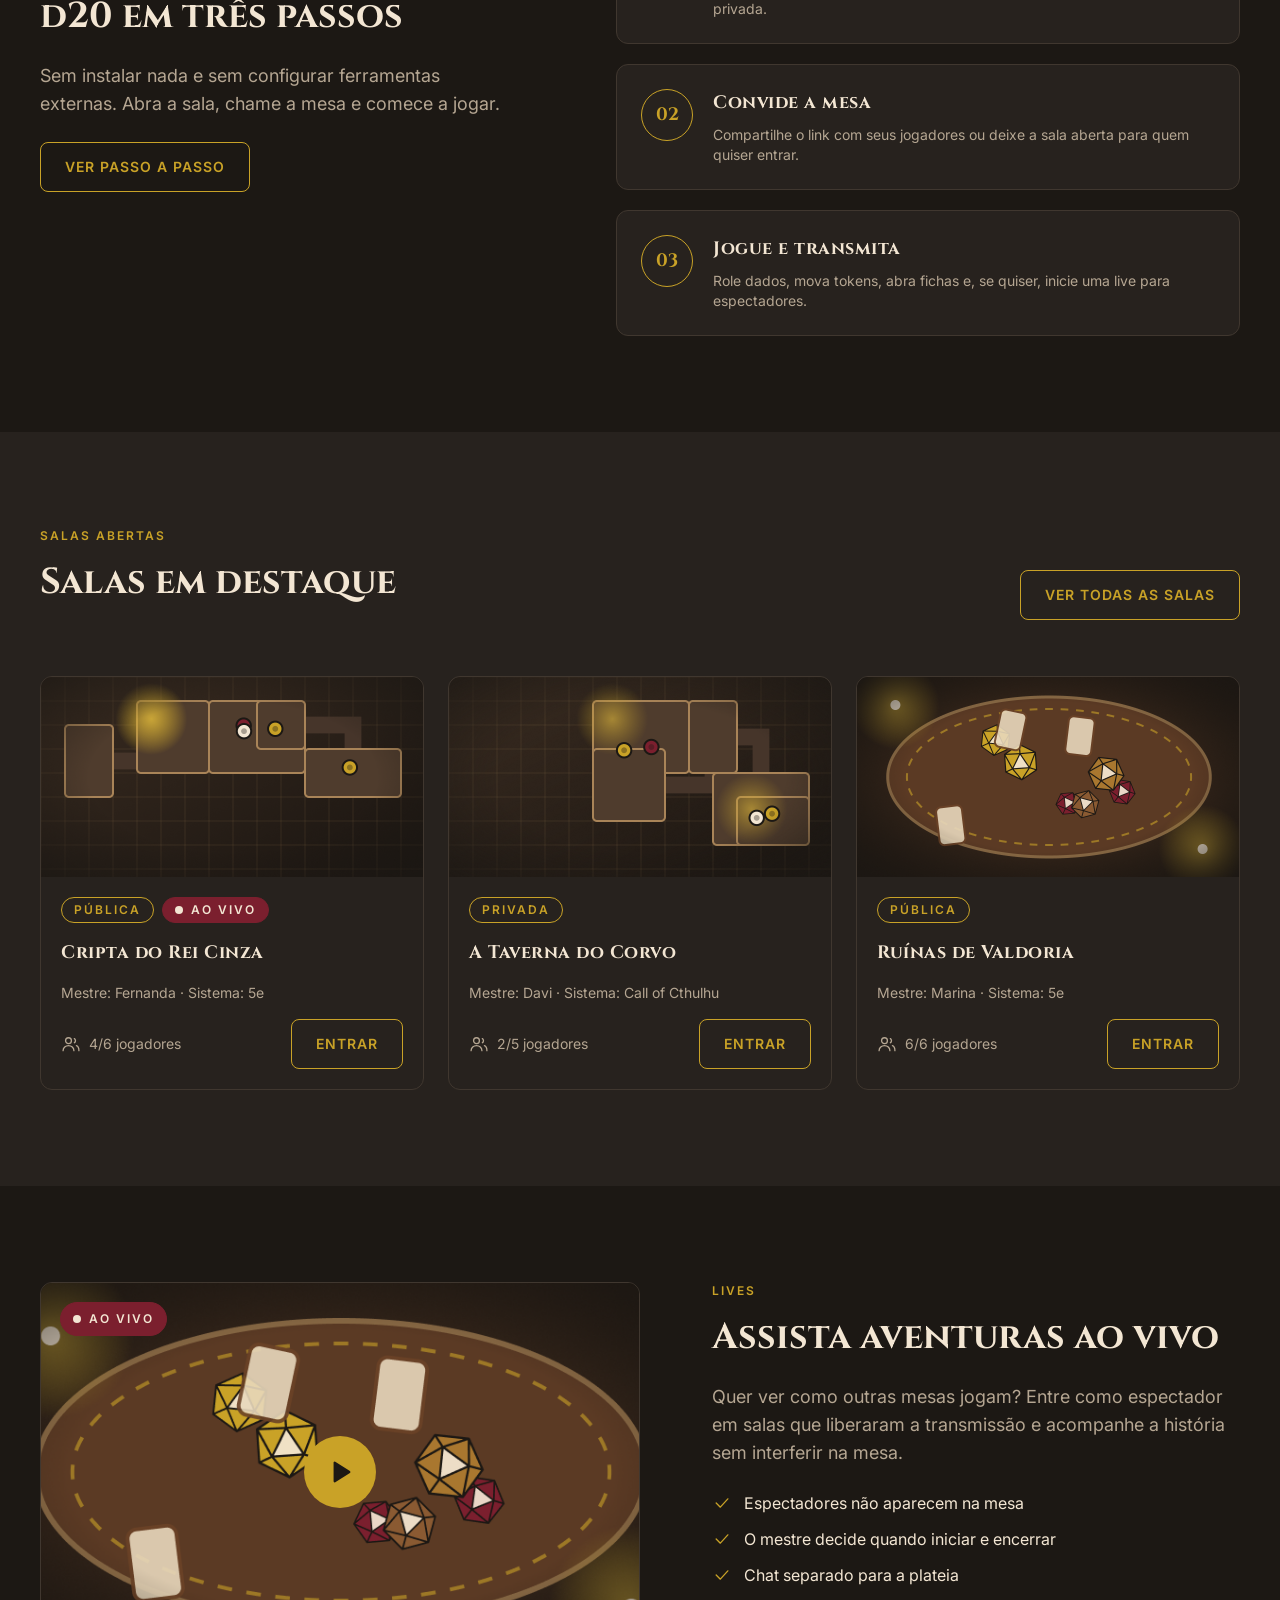
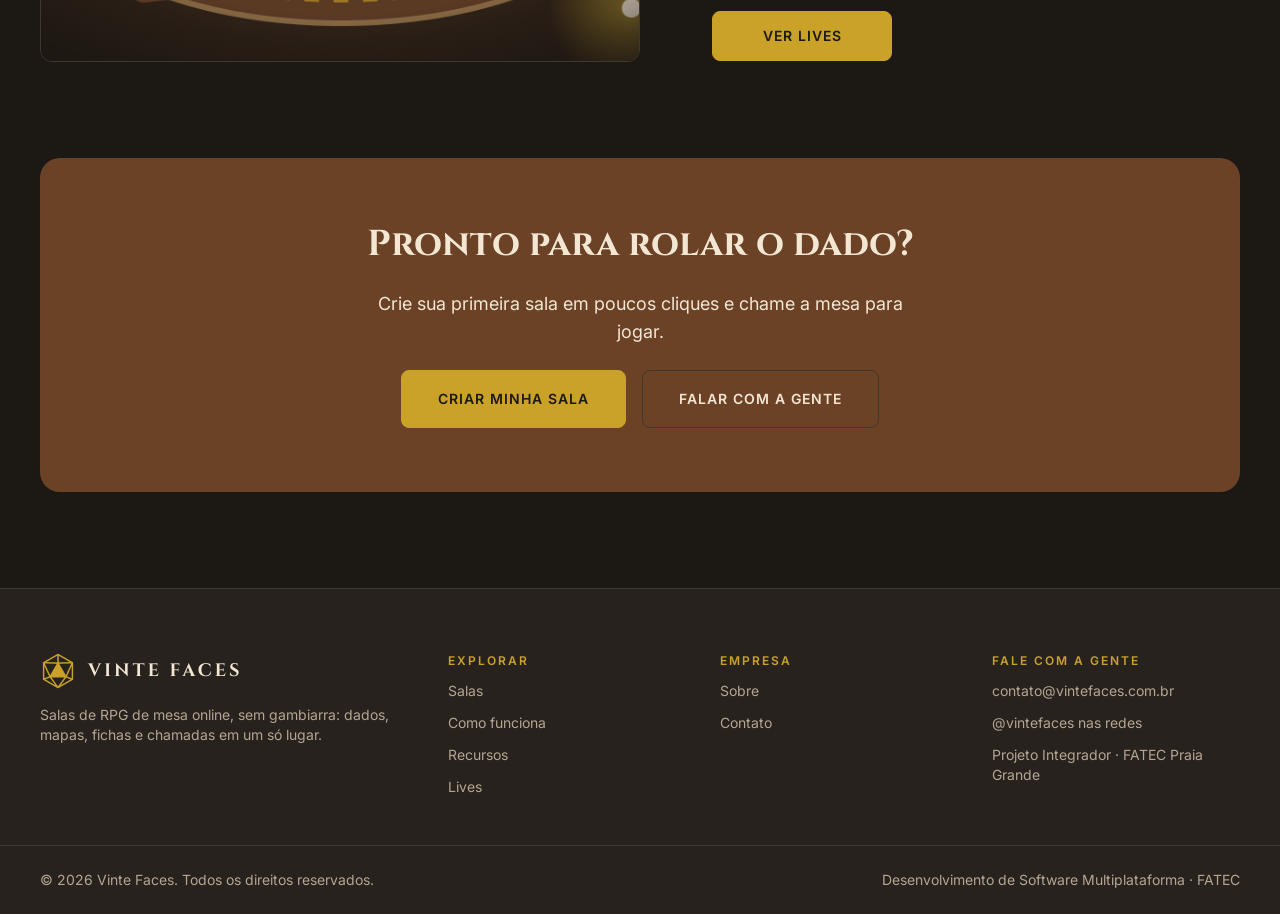
==== commit 0d1526de: "Aproxima o site do Figma e dos diagramas UML Evolui a primeira versão do Marcelo sem trocar páginas," ====
--- a/index.html
+++ b/index.html
@@ -7,13 +7,18 @@
     <title>Início | Vinte Faces</title>
     <link rel="shortcut icon" href="assets/Icon.png" type="image/x-icon">
     <link rel="stylesheet" href="Style/style.css">
+    <script src="js/menu.js" defer></script>
 </head>
 
 <body>
     <header>
         <a href="index.html"><img class="LogoTipo" src="assets/LogoTipo.png" alt="Vinte Faces"></a>
-        <nav class="navegacao" aria-label="Navegação principal">
-            <a class="btn-ativo" href="index.html">Inicio</a>
+        <button class="menu-btn" type="button" aria-expanded="false" aria-controls="menu-principal" aria-label="Abrir menu">
+            <img class="icone-abrir" src="assets/icones/menu.svg" alt="" width="28" height="28">
+            <img class="icone-fechar" src="assets/icones/fechar.svg" alt="" width="28" height="28">
+        </button>
+        <nav class="navegacao" id="menu-principal" aria-label="Navegação principal">
+            <a class="btn-ativo" href="index.html" aria-current="page">Início</a>
             <a class="h-btn" href="salas.html">Salas</a>
             <a class="h-btn" href="como-funciona.html">Como funciona</a>
             <a class="h-btn" href="recursos.html">Recursos</a>
@@ -22,8 +27,8 @@
             <a class="h-btn" href="contato.html">Contato</a>
         </nav>
         <div class="acoes-header">
-            <a class="h2-btn grafite-800 pergaminho-100" href="login.html">ENTRAR</a>
-            <a class="h2-btn ouro-500" href="salas.html">CRIAR SALA</a>
+            <a class="h2-btn btn-fantasma" href="login.html">ENTRAR</a>
+            <a class="h2-btn ouro-500" href="salas.html#criar">CRIAR SALA</a>
         </div>
     </header>
 
@@ -31,64 +36,143 @@
 
         <section class="sessao">
             <div>
-                <p class="eyebrow">SUA MESA, SEU MUNDO, SUA HISTÓRIA</p>
-                <h1>SUA AVENTURA COMEÇA AQUI.</h1>
-                <p>Reúna seus amigos, crie seu mundo e viva histórias inesquecíveis. Tudo que você precisa para jogar
-                    RPG de mesa em um só lugar.</p>
+                <p class="eyebrow">RPG de mesa online</p>
+                <h1>Sua mesa de RPG, sem gambiarra.</h1>
+                <p>Dados, mapas, fichas e chamadas de vídeo em um só lugar. Crie salas públicas ou privadas, jogue com
+                    seus amigos e transmita suas aventuras ao vivo.</p>
                 <div class="botoes">
-                    <a class="m-btn ouro-500" href="salas.html">EXPLORAR SALAS</a>
-                    <a class="m-btn ouro-500-border" href="salas.html">CRIAR SALA</a>
-                </div>
-            </div>
-            <img class="imgsec1" src="assets/dados.jpg" alt="Dados de RPG sobre uma mesa">
+                    <a class="m-btn btn-g ouro-500" href="salas.html#criar">CRIAR MINHA SALA</a>
+                    <a class="m-btn btn-g ouro-500-border" href="salas.html">EXPLORAR SALAS</a>
+                </div>
+                <ul class="lista-check diferenciais">
+                    <li>Públicas e privadas</li>
+                    <li>Lives para assistir</li>
+                    <li>Dados e fichas</li>
+                </ul>
+            </div>
+            <div class="hero-imagem">
+                <img class="imgsec1" src="assets/capas/mapa-masmorra.jpg" alt="Mapa de masmorra visto de cima, com tokens dos jogadores">
+                <div class="cartao-flutuante cartao-ao-vivo" aria-hidden="true">
+                    <span class="btn-off badge-ao-vivo">Ao vivo</span>
+                    <span>Cripta do Rei Cinza · 4/6</span>
+                </div>
+                <div class="cartao-flutuante cartao-rolagem" aria-hidden="true">
+                    <p><span class="avatar">C</span>Caio rolou d20 · Destreza</p>
+                    <p class="resultado">17 + 3 = 20 · Sucesso</p>
+                </div>
+            </div>
+        </section>
+
+        <section class="section fundo-800">
+            <div class="container">
+                <div class="section-title centro">
+                    <p class="eyebrow">Tudo em um só lugar</p>
+                    <h2>Tudo que a mesa precisa</h2>
+                    <p>Chega de alternar entre dez abas: a Vinte Faces reúne as ferramentas do RPG de mesa online.</p>
+                </div>
+                <div class="sec2">
+                    <article class="bloco"><span class="icone-circulo"><img src="assets/icones/dado.svg" alt="" width="28" height="28"></span>
+                        <h3>Dados</h3>
+                        <p>Role d4 a d20 direto na sala, com histórico visível para todos e resultados com modificadores.</p>
+                        <a class="saiba-mais" href="recursos.html#dados">Saiba mais <span class="visualmente-oculto">sobre os dados</span></a>
+                    </article>
+                    <article class="bloco"><span class="icone-circulo"><img src="assets/icones/mapa.svg" alt="" width="28" height="28"></span>
+                        <h3>Mapas</h3>
+                        <p>Suba mapas, mova tokens e revele a masmorra no ritmo da narrativa.</p>
+                        <a class="saiba-mais" href="recursos.html#mapas">Saiba mais <span class="visualmente-oculto">sobre os mapas</span></a>
+                    </article>
+                    <article class="bloco"><span class="icone-circulo"><img src="assets/icones/ficha.svg" alt="" width="28" height="28"></span>
+                        <h3>Fichas</h3>
+                        <p>Fichas de personagem salvas na sala, sempre à mão do jogador e do mestre.</p>
+                        <a class="saiba-mais" href="recursos.html#fichas">Saiba mais <span class="visualmente-oculto">sobre as fichas</span></a>
+                    </article>
+                    <article class="bloco"><span class="icone-circulo"><img src="assets/icones/video.svg" alt="" width="28" height="28"></span>
+                        <h3>Chamadas e lives</h3>
+                        <p>Voz, vídeo e chat na mesa, com opção de transmitir a sessão para espectadores.</p>
+                        <a class="saiba-mais" href="recursos.html#chat">Saiba mais <span class="visualmente-oculto">sobre chamadas e lives</span></a>
+                    </article>
+                </div>
+            </div>
+        </section>
+
+        <section class="section container">
+            <div class="duas-colunas passos">
+                <div>
+                    <p class="eyebrow">Como funciona</p>
+                    <h2>Do convite ao primeiro d20 em três passos</h2>
+                    <p class="texto-l">Sem instalar nada e sem configurar ferramentas externas. Abra a sala, chame a mesa e
+                        comece a jogar.</p>
+                    <a class="m-btn ouro-500-border" href="como-funciona.html">VER PASSO A PASSO</a>
+                </div>
+                <div class="etapas">
+                    <article class="etapa"><span class="numero">01</span>
+                        <div class="conteudo">
+                            <h3>Crie sua sala</h3>
+                            <p>Defina o nome, o sistema, o limite de jogadores e se a sala é pública ou privada.</p>
+                        </div>
+                    </article>
+                    <article class="etapa"><span class="numero">02</span>
+                        <div class="conteudo">
+                            <h3>Convide a mesa</h3>
+                            <p>Compartilhe o link com seus jogadores ou deixe a sala aberta para quem quiser entrar.</p>
+                        </div>
+                    </article>
+                    <article class="etapa"><span class="numero">03</span>
+                        <div class="conteudo">
+                            <h3>Jogue e transmita</h3>
+                            <p>Role dados, mova tokens, abra fichas e, se quiser, inicie uma live para espectadores.</p>
+                        </div>
+                    </article>
+                </div>
+            </div>
         </section>
 
         <section class="salas-d">
             <div class="container">
-                <div class="section-title">
-                    <p class="eyebrow">ENCONTRE SUA PRÓXIMA CAMPANHA</p>
-                    <h2>SALAS EM DESTAQUE</h2>
+                <div class="section-topo">
+                    <div class="section-title">
+                        <p class="eyebrow">Salas abertas</p>
+                        <h2>Salas em destaque</h2>
+                    </div>
+                    <a class="m-btn ouro-500-border" href="salas.html">VER TODAS AS SALAS</a>
                 </div>
                 <div class="salas">
                     <article class="card">
-                        <img src="assets/card1.png" alt="Cenário de fantasia para uma campanha de RPG">
+                        <img loading="lazy" src="assets/card1.png" alt="Capa da sala Cripta do Rei Cinza: mapa de masmorra">
                         <div class="card-conteudo">
-                            <span class="btn-off">PÚBLICA</span>
-                            <h3 style="margin-top:15px">CRIPTA DO REI CINZA</h3>
-                            <p>Mestre: Fernanda</p>
-                            <p>Sistema: 5e</p>
+                            <div class="badges"><span class="btn-off">Pública</span><span class="btn-off badge-ao-vivo">Ao vivo</span></div>
+                            <h3>Cripta do Rei Cinza</h3>
+                            <p>Mestre: Fernanda · Sistema: 5e</p>
                             <div class="card-rodape">
-                                <div class="info"><img src="assets/group-icon.png" alt=""><span>4/6 jogadores</span>
+                                <div class="info"><img src="assets/icones/usuarios.svg" alt="" width="20" height="20"><span>4/6 jogadores</span>
                                 </div>
-                                <a class="btn-card" href="salas.html">ENTRAR</a>
+                                <a class="btn-card" href="salas.html?entrar=cripta">ENTRAR</a>
                             </div>
                         </div>
                     </article>
                     <article class="card">
-                        <img src="assets/card1.png" alt="Cenário de fantasia para uma campanha de RPG">
+                        <img loading="lazy" src="assets/capas/capa2.png" alt="Capa da sala A Taverna do Corvo: planta de uma taverna">
                         <div class="card-conteudo">
-                            <span class="btn-off">PÚBLICA</span>
-                            <h3 style="margin-top:15px">A FLORESTA ESQUECIDA</h3>
-                            <p>Mestre: Rafael</p>
-                            <p>Sistema: Tormenta20</p>
+                            <div class="badges"><span class="btn-off">Privada</span></div>
+                            <h3>A Taverna do Corvo</h3>
+                            <p>Mestre: Davi · Sistema: Call of Cthulhu</p>
                             <div class="card-rodape">
-                                <div class="info"><img src="assets/group-icon.png" alt=""><span>3/5 jogadores</span>
+                                <div class="info"><img src="assets/icones/usuarios.svg" alt="" width="20" height="20"><span>2/5 jogadores</span>
                                 </div>
-                                <a class="btn-card" href="salas.html">ENTRAR</a>
+                                <a class="btn-card" href="salas.html?entrar=taverna">ENTRAR</a>
                             </div>
                         </div>
                     </article>
                     <article class="card">
-                        <img src="assets/card1.png" alt="Cenário de fantasia para uma campanha de RPG">
+                        <img loading="lazy" src="assets/card3.png" alt="Capa da sala Ruínas de Valdoria: mesa de jogo com dados e cartas">
                         <div class="card-conteudo">
-                            <span class="btn-off">PÚBLICA</span>
-                            <h3 style="margin-top:15px">SOMBRAS DE ASTRA</h3>
-                            <p>Mestre: Lucas</p>
-                            <p>Sistema: Ordem Paranormal</p>
+                            <div class="badges"><span class="btn-off">Pública</span></div>
+                            <h3>Ruínas de Valdoria</h3>
+                            <p>Mestre: Marina · Sistema: 5e</p>
                             <div class="card-rodape">
-                                <div class="info"><img src="assets/group-icon.png" alt=""><span>5/6 jogadores</span>
+                                <div class="info"><img src="assets/icones/usuarios.svg" alt="" width="20" height="20"><span>6/6 jogadores</span>
                                 </div>
-                                <a class="btn-card" href="salas.html">ENTRAR</a>
+                                <a class="btn-card" href="salas.html?entrar=ruinas">ENTRAR</a>
                             </div>
                         </div>
                     </article>
@@ -97,64 +181,34 @@
         </section>
 
         <section class="section container">
-            <div class="section-title">
-                <p class="eyebrow">FERRAMENTAS PARA SUA MESA</p>
-                <h2>TUDO EM UM SÓ LUGAR</h2>
-            </div>
-            <div class="sec2">
-                <article class="bloco"><img src="assets/dice_icn.png" alt="">
-                    <h3>Rolagem de dados</h3>
-                    <p>Role dados e acompanhe os resultados das jogadas.</p>
-                </article>
-                <article class="bloco"><img src="assets/ficha_icn.png" alt="">
-                    <h3>Fichas personalizadas</h3>
-                    <p>Crie e gerencie personagens com atributos próprios.</p>
-                </article>
-                <article class="bloco"><img src="assets/map_icn.png" alt="">
-                    <h3>Mapas e cenários</h3>
-                    <p>Explore ambientes e organize suas aventuras.</p>
-                </article>
-                <article class="bloco"><img src="assets/group_icn.png" alt="">
-                    <h3>Sessões personalizadas</h3>
-                    <p>Crie salas e convide seus amigos para jogar.</p>
-                </article>
-            </div>
-        </section>
-
-        <section class="section container">
-            <div class="section-title">
-                <p class="eyebrow">É SIMPLES COMEÇAR</p>
-                <h2>SUA AVENTURA EM 3 PASSOS</h2>
-            </div>
-            <div class="etapas">
-                <article class="etapa"><span class="numero">1</span>
-                    <div class="conteudo">
-                        <h3>Crie ou encontre uma sala</h3>
-                        <p>Escolha uma aventura ou monte sua própria campanha.</p>
-                    </div>
-                </article>
-                <article class="etapa"><span class="numero">2</span>
-                    <div class="conteudo">
-                        <h3>Prepare seu personagem</h3>
-                        <p>Crie sua ficha e organize seus atributos.</p>
-                    </div>
-                </article>
-                <article class="etapa"><span class="numero">3</span>
-                    <div class="conteudo">
-                        <h3>Reúna seus amigos e jogue!</h3>
-                        <p>Prepare os dados e comece sua aventura.</p>
-                    </div>
-                </article>
-            </div>
-        </section>
-
-        <section class="section container">
+            <div class="duas-colunas live">
+                <div class="live-imagem">
+                    <img loading="lazy" class="ilustracao" src="assets/card3.png" alt="Mesa de RPG vista de cima, com dados, cartas e miniaturas">
+                    <span class="btn-off badge-ao-vivo">Ao vivo</span>
+                    <span class="play" aria-hidden="true"><img src="assets/icones/play.svg" alt="" width="32" height="32"></span>
+                </div>
+                <div>
+                    <p class="eyebrow">Lives</p>
+                    <h2>Assista aventuras ao vivo</h2>
+                    <p class="texto-l">Quer ver como outras mesas jogam? Entre como espectador em salas que liberaram a
+                        transmissão e acompanhe a história sem interferir na mesa.</p>
+                    <ul class="lista-check">
+                        <li>Espectadores não aparecem na mesa</li>
+                        <li>O mestre decide quando iniciar e encerrar</li>
+                        <li>Chat separado para a plateia</li>
+                    </ul>
+                    <a class="m-btn ouro-500" href="lives.html">VER LIVES</a>
+                </div>
+            </div>
+        </section>
+
+        <section class="section container chamada">
             <div class="cta">
-                <img class="imgrodape" src="assets/rodape.jpg" alt="Imagem temática de fantasia">
-                <div>
-                    <h2>O DESTINO DA AVENTURA ESTÁ NAS SUAS MÃOS.</h2>
-                    <p>Prepare seus dados, reúna seu grupo e dê vida à sua próxima história.</p><a class="btn-card"
-                        href="salas.html">CRIAR MINHA SALA</a>
+                <h2>Pronto para rolar o dado?</h2>
+                <p>Crie sua primeira sala em poucos cliques e chame a mesa para jogar.</p>
+                <div class="botoes">
+                    <a class="m-btn btn-g ouro-500" href="salas.html#criar">CRIAR MINHA SALA</a>
+                    <a class="m-btn btn-g btn-fantasma" href="contato.html">FALAR COM A GENTE</a>
                 </div>
             </div>
         </section>
@@ -165,7 +219,7 @@
         <div class="footerGrid">
             <div>
                 <a href="index.html"><img class="LogoTipo" src="assets/LogoTipo.png" alt="Vinte Faces"></a>
-                <p>Salas de RPG de mesa online: dados, mapas, fichas e ferramentas para dar vida às suas aventuras.</p>
+                <p>Salas de RPG de mesa online, sem gambiarra: dados, mapas, fichas e chamadas em um só lugar.</p>
             </div>
             <div class="coluna">
                 <span class="ouro-500p">EXPLORAR</span>
@@ -175,13 +229,14 @@
                 <a href="lives.html">Lives</a>
             </div>
             <div class="coluna">
-                <span class="ouro-500p">PROJETO</span>
+                <span class="ouro-500p">EMPRESA</span>
                 <a href="sobre.html">Sobre</a>
                 <a href="contato.html">Contato</a>
             </div>
             <div class="coluna">
-                <span class="ouro-500p">FALE CONOSCO</span>
+                <span class="ouro-500p">FALE COM A GENTE</span>
                 <a href="mailto:contato@vintefaces.com.br">contato@vintefaces.com.br</a>
+                <p>@vintefaces nas redes</p>
                 <p>Projeto Integrador · FATEC Praia Grande</p>
             </div>
         </div>
--- a/Style/style.css
+++ b/Style/style.css
@@ -1,12 +1,46 @@
-@import url('https://fonts.googleapis.com/css2?family=Cinzel:wght@400;500;600;700&family=Lora:wght@400;500;600;700&display=swap');
+@import url('https://fonts.googleapis.com/css2?family=Cinzel:wght@700&family=Inter:wght@400;500;600&display=swap');
 
 :root {
     --grafite-900: #1c1814;
     --grafite-800: #27221e;
+    --grafite-700: #322b25;
     --grafite-600: #40372f;
     --ouro-500: #c9a227;
     --pergaminho-100: #f3e6d3;
     --pergaminho-400: #b5a692;
+    --couro-500: #6b4226;
+    --vinho-500: #7b1f2e;
+    --sucesso: #5e9e6b;
+    --perigo: #c4473a;
+
+    /* Tipografia (Figma: Texto/...) */
+    --fonte-titulo: 'Cinzel', serif;
+    --fonte-texto: 'Inter', sans-serif;
+
+    /* Espaçamento em múltiplos de 4 */
+    --esp-1: 4px;
+    --esp-2: 8px;
+    --esp-3: 12px;
+    --esp-4: 16px;
+    --esp-5: 20px;
+    --esp-6: 24px;
+    --esp-8: 32px;
+    --esp-10: 40px;
+    --esp-12: 48px;
+    --esp-14: 56px;
+    --esp-16: 64px;
+    --esp-24: 96px;
+
+    /* Raios */
+    --raio-botao: 8px;
+    --raio-card: 12px;
+    --raio-banner: 20px;
+    --raio-pilula: 999px;
+
+    /* Grid: 1200px, 12 colunas, gutter 24px, margem 16px no mobile */
+    --container: 1200px;
+    --gutter: 24px;
+    --margem: 16px;
 }
 
 * {
@@ -23,35 +57,52 @@
     min-height: 100vh;
     display: flex;
     flex-direction: column;
-    background: var(--grafite-800);
+    background: var(--grafite-900);
     color: var(--pergaminho-400);
-    font-family: 'Lora', serif;
-    line-height: 1.6;
+    font-family: var(--fonte-texto);
+    font-size: 16px;
+    line-height: 24px;
+}
+
+::selection {
+    background: var(--ouro-500);
+    color: var(--grafite-900);
+}
+
+:focus-visible {
+    outline: 2px solid var(--ouro-500);
+    outline-offset: 2px;
 }
 
 h1,
 h2,
 h3,
 h4,
-.numero,
-.eyebrow {
-    font-family: 'Cinzel', serif;
+.numero {
+    font-family: var(--fonte-titulo);
+    font-weight: 700;
     color: var(--pergaminho-100);
-    line-height: 1.25;
-}
-
+}
+
+/* Texto/H1: 48/56 (Texto/Display 64/72 no hero da home) */
 h1 {
-    font-size: clamp(2rem, 4vw, 3.3rem);
-}
-
+    font-size: 48px;
+    line-height: 56px;
+}
+
+/* Texto/H2: 36/44 */
 h2 {
-    font-size: clamp(1.5rem, 3vw, 2.2rem);
-    margin-bottom: 18px;
-}
-
+    font-size: 36px;
+    line-height: 44px;
+    margin-bottom: var(--esp-4);
+}
+
+/* Texto/H4: 18/28 (títulos de card) */
 h3 {
-    font-size: 1.15rem;
-    margin-bottom: 10px;
+    font-size: 18px;
+    line-height: 28px;
+    letter-spacing: .5px;
+    margin-bottom: var(--esp-2);
 }
 
 p {
@@ -65,24 +116,28 @@
 
 button,
 input,
+select,
 textarea {
     font: inherit;
 }
 
+/* Navegação (Figma: 80px, alinhada ao container de 1200px) */
 header {
     width: 100%;
-    min-height: 92px;
-    padding: 14px 4%;
+    min-height: 80px;
+    padding: 0 max(var(--margem), calc((100% - var(--container)) / 2));
     display: flex;
     align-items: center;
     justify-content: space-between;
-    gap: 22px;
+    gap: var(--esp-6);
     background: var(--grafite-900);
-    border-bottom: 1px solid #40372f;
+    border-bottom: 1px solid var(--grafite-600);
 }
 
 .LogoTipo {
-    width: 190px;
+    display: block;
+    height: 36px;
+    width: auto;
     max-width: 100%;
 }
 
@@ -91,15 +146,19 @@
     justify-content: center;
     align-items: center;
     flex-wrap: wrap;
-    gap: 4px;
-}
-
+    gap: 28px;
+}
+
+/* Texto/Nav: Inter 500 15/20 */
 .h-btn,
 .btn-ativo {
     background: transparent;
     border: 0;
-    padding: 10px 12px;
+    padding: var(--esp-2) 0;
     color: var(--pergaminho-400);
+    font-size: 15px;
+    line-height: 20px;
+    font-weight: 500;
     cursor: pointer;
     border-bottom: 2px solid transparent;
 }
@@ -112,16 +171,46 @@
 
 .acoes-header {
     display: flex;
-    gap: 8px;
-}
-
+    gap: var(--esp-3);
+}
+
+/* Botão do menu mobile: só aparece com o JS ativo (js/menu.js) */
+.menu-btn {
+    display: none;
+    width: 44px;
+    height: 44px;
+    margin-right: calc(-1 * var(--esp-2));
+    align-items: center;
+    justify-content: center;
+    background: transparent;
+    border: 0;
+    border-radius: var(--raio-botao);
+    cursor: pointer;
+}
+
+.menu-btn .icone-fechar,
+.menu-btn[aria-expanded="true"] .icone-abrir {
+    display: none;
+}
+
+.menu-btn[aria-expanded="true"] .icone-fechar {
+    display: block;
+}
+
+/* Botão (Figma): tamanho M 16/24, raio 8, Texto/Button Inter 600 14/16 +1 caixa alta */
 .h2-btn,
 .m-btn,
 .btn-card {
     display: inline-block;
     border: 1px solid var(--ouro-500);
-    border-radius: 6px;
-    padding: 10px 16px;
+    border-radius: var(--raio-botao);
+    padding: var(--esp-4) var(--esp-6);
+    font-size: 14px;
+    line-height: 16px;
+    font-weight: 600;
+    letter-spacing: 1px;
+    text-transform: uppercase;
+    white-space: nowrap;
     cursor: pointer;
     text-align: center;
     transition: .2s ease;
@@ -134,6 +223,41 @@
     transform: translateY(-1px);
 }
 
+/* Tamanho G: 20/36 */
+.btn-g {
+    padding: var(--esp-5) 36px;
+}
+
+/* Tipo Fantasma: borda grafite, texto pergaminho */
+.btn-fantasma {
+    background: transparent;
+    border-color: var(--grafite-600);
+    color: var(--pergaminho-100);
+}
+
+.btn-fantasma:hover {
+    border-color: var(--pergaminho-400);
+}
+
+@media (prefers-reduced-motion: reduce) {
+
+    .h2-btn,
+    .m-btn,
+    .btn-card {
+        transition: none;
+    }
+
+    .h2-btn:hover,
+    .m-btn:hover,
+    .btn-card:hover {
+        transform: none;
+    }
+
+    html {
+        scroll-behavior: auto;
+    }
+}
+
 .grafite-900 {
     background: var(--grafite-900);
 }
@@ -155,9 +279,10 @@
     color: var(--ouro-500);
 }
 
+/* Tipo Secundário: borda ouro 1.5px, texto ouro */
 .ouro-500-border {
-    color: var(--pergaminho-100);
-    border: 1px solid var(--ouro-500);
+    color: var(--ouro-500);
+    border: 1.5px solid var(--ouro-500);
     background: transparent;
 }
 
@@ -175,228 +300,1332 @@
 }
 
 .container {
-    width: min(1160px, 90%);
+    width: min(var(--container), calc(100% - 2 * var(--margem)));
     margin: 0 auto;
 }
 
 .page-intro {
-    padding: 76px 0 42px;
+    padding: var(--esp-14) 0;
     text-align: center;
 }
 
-.page-intro p {
-    max-width: 720px;
-    margin: 14px auto 0;
-}
-
+/* Texto/Body L: 18/28 */
+.page-intro p:not(.eyebrow),
+.section-title p:not(.eyebrow),
+.sessao p:not(.eyebrow) {
+    font-size: 18px;
+    line-height: 28px;
+}
+
+.page-intro p:not(.eyebrow) {
+    max-width: 640px;
+    margin: var(--esp-4) auto 0;
+}
+
+/* Texto/Overline: Inter 600 12/16, tracking 2px, caixa alta */
 .eyebrow {
+    font-family: var(--fonte-texto);
+    font-weight: 600;
+    font-size: 12px;
+    line-height: 16px;
+    letter-spacing: 2px;
+    text-transform: uppercase;
     color: var(--ouro-500);
-    letter-spacing: 2px;
-    font-size: .85rem;
-    margin-bottom: 12px;
+    margin-bottom: var(--esp-4);
 }
 
 .section {
-    padding: 48px 0;
+    padding: var(--esp-24) 0;
+}
+
+/* Cabeçalho de página interna alinhado à esquerda, com ação à direita (Figma) */
+.page-intro.topo {
+    display: flex;
+    justify-content: space-between;
+    align-items: flex-end;
+    gap: var(--esp-6);
+    padding: var(--esp-14) 0 var(--esp-10);
+    text-align: left;
+}
+
+.page-intro.topo p:not(.eyebrow) {
+    margin: var(--esp-4) 0 0;
+}
+
+/* Breadcrumb: Texto/Small, página atual em ouro */
+.breadcrumb {
+    display: flex;
+    flex-wrap: wrap;
+    align-items: center;
+    gap: var(--esp-2);
+    margin-bottom: var(--esp-4);
+    font-size: 14px;
+    line-height: 20px;
+}
+
+.page-intro:not(.topo) .breadcrumb {
+    justify-content: center;
+}
+
+.breadcrumb a:hover {
+    color: var(--ouro-500);
+}
+
+.breadcrumb [aria-current] {
+    display: inline-flex;
+    align-items: center;
+    gap: var(--esp-2);
+    color: var(--ouro-500);
+}
+
+.breadcrumb [aria-current]::before {
+    content: "";
+    width: 16px;
+    height: 16px;
+    background: url("../assets/icones/chevron.svg") no-repeat center / contain;
+}
+
+/* Listagem de salas: filtros, cards e paginação */
+.listagem {
+    padding-bottom: 72px;
+}
+
+.listagem .salas {
+    row-gap: var(--esp-8);
+    margin-top: var(--esp-8);
+}
+
+.filtros {
+    display: flex;
+    align-items: center;
+    gap: var(--esp-4);
+    padding: var(--esp-4);
+    background: var(--grafite-800);
+    border: 1px solid var(--grafite-600);
+    border-radius: var(--raio-card);
+}
+
+.busca {
+    flex: 1;
+}
+
+.busca input,
+.select-sistema select {
+    width: 100%;
+    padding: var(--esp-3) var(--esp-4);
+    background: var(--grafite-900);
+    border: 1px solid var(--grafite-600);
+    border-radius: var(--raio-botao);
+    color: var(--pergaminho-100);
+}
+
+.busca input {
+    padding-left: var(--esp-12);
+    background: var(--grafite-900) url("../assets/icones/busca.svg") no-repeat 16px center / 20px;
+}
+
+.busca input::placeholder {
+    color: var(--pergaminho-400);
+}
+
+.busca input:focus,
+.select-sistema select:focus {
+    outline: none;
+    border-color: var(--ouro-500);
+}
+
+.chips {
+    display: flex;
+    gap: var(--esp-4);
+}
+
+/* Chip de filtro: Texto/Label, pílula; ativo em ouro */
+.chip,
+.pagina {
+    padding: var(--esp-3) var(--esp-5);
+    background: transparent;
+    border: 1px solid var(--grafite-600);
+    border-radius: var(--raio-pilula);
+    color: var(--pergaminho-400);
+    font-size: 13px;
+    line-height: 16px;
+    font-weight: 500;
+    white-space: nowrap;
+    cursor: pointer;
+}
+
+.chip:hover,
+.pagina:not(:disabled):hover {
+    border-color: var(--pergaminho-400);
+}
+
+.chip[aria-pressed="true"],
+.pagina[aria-current] {
+    background: var(--ouro-500);
+    border-color: var(--ouro-500);
+    color: var(--grafite-900);
+}
+
+.select-sistema select {
+    appearance: none;
+    padding: var(--esp-3) 40px var(--esp-3) var(--esp-4);
+    background: var(--grafite-900) url("../assets/icones/chevron-baixo.svg") no-repeat right 16px center / 16px;
+    font-size: 13px;
+    line-height: 16px;
+    font-weight: 500;
+    cursor: pointer;
+}
+
+.paginacao {
+    display: flex;
+    justify-content: center;
+    gap: var(--esp-2);
+    margin-top: var(--esp-8);
+}
+
+.pagina {
+    width: 40px;
+    height: 40px;
+    padding: 0;
+    border-radius: var(--raio-botao);
+    color: var(--pergaminho-100);
+}
+
+.pagina:disabled {
+    cursor: default;
+    opacity: .5;
+}
+
+.nota {
+    margin-top: var(--esp-6);
+    text-align: center;
+    font-size: 14px;
+    line-height: 20px;
+}
+
+/* Faixa "Não achou a mesa ideal?" (painel 800, padding 40) */
+.faixa {
+    display: flex;
+    justify-content: space-between;
+    align-items: center;
+    gap: var(--esp-6);
+    padding: var(--esp-10);
+}
+
+.faixa h2 {
+    font-size: 24px;
+    line-height: 32px;
+    margin-bottom: var(--esp-2);
+}
+
+#criar {
+    padding-top: 0;
 }
 
 .section-title {
-    margin-bottom: 28px;
+    margin-bottom: var(--esp-14);
 }
 
 .section-title p {
-    max-width: 680px;
+    max-width: 640px;
 }
 
 .sessao {
     min-height: 540px;
-    width: min(1200px, 92%);
+    width: min(var(--container), calc(100% - 2 * var(--margem)));
     margin: 0 auto;
     display: flex;
     align-items: center;
     justify-content: space-between;
-    gap: 38px;
-    padding: 55px 0;
+    gap: var(--esp-16);
+    padding: 72px 0;
 }
 
 .sessao>div {
     flex: 1;
 }
 
-.sessao p {
-    margin: 20px 0;
+/* Texto/Display: 64/72 */
+.sessao h1 {
+    font-size: 64px;
+    line-height: 72px;
+}
+
+.sessao p:not(.eyebrow) {
+    margin: 28px 0;
     max-width: 560px;
 }
 
 .imgsec1 {
-    width: 48%;
-    max-height: 420px;
+    display: block;
+    width: 100%;
+    height: 540px;
     object-fit: cover;
-    border-radius: 20px;
+    border: 1px solid var(--grafite-600);
+    border-radius: var(--raio-card);
+}
+
+/* Hero da home: imagem com dois cartões flutuantes (Figma) */
+.hero-imagem {
+    position: relative;
+}
+
+.cartao-flutuante {
+    position: absolute;
+    display: flex;
+    align-items: center;
+    gap: var(--esp-3);
+    padding: var(--esp-3) var(--esp-4);
+    background: var(--grafite-800);
+    border: 1px solid var(--grafite-600);
+    border-radius: var(--raio-card);
+    box-shadow: 0 12px 32px color-mix(in srgb, var(--grafite-900) 60%, transparent);
+    font-size: 14px;
+    line-height: 20px;
+    color: var(--pergaminho-100);
+}
+
+.cartao-ao-vivo {
+    top: -28px;
+    right: calc(-1 * var(--margem));
+}
+
+.cartao-rolagem {
+    left: -56px;
+    bottom: 52px;
+    flex-direction: column;
+    align-items: flex-start;
+    gap: var(--esp-2);
+}
+
+.cartao-rolagem p {
+    display: flex;
+    align-items: center;
+    gap: var(--esp-3);
+    font-size: 14px;
+    line-height: 20px;
+}
+
+.sessao .cartao-rolagem p {
+    margin: 0;
+    font-size: 14px;
+    line-height: 20px;
+}
+
+.cartao-rolagem p.resultado {
+    font-family: var(--fonte-titulo);
+    font-weight: 700;
+    font-size: 20px;
+    line-height: 28px;
+    color: var(--sucesso);
+}
+
+.avatar {
+    display: inline-flex;
+    align-items: center;
+    justify-content: center;
+    width: 32px;
+    height: 32px;
+    border-radius: 50%;
+    background: var(--vinho-500);
+    color: var(--pergaminho-100);
+    font-size: 13px;
+    line-height: 16px;
+    font-weight: 600;
+}
+
+/* Lista com ícone de check (Figma: ícone/check 20px) */
+.lista-check {
+    list-style: none;
+    display: grid;
+    gap: var(--esp-3);
+    margin-bottom: var(--esp-6);
+}
+
+.lista-check li {
+    padding-left: var(--esp-8);
+    background: url("../assets/icones/check.svg") no-repeat left 2px / 20px;
+    color: var(--pergaminho-100);
+}
+
+.diferenciais {
+    display: flex;
+    flex-wrap: wrap;
+    gap: var(--esp-6);
+    margin: 28px 0 0;
+}
+
+.diferenciais li {
+    padding-left: 28px;
+    background-position: left center;
+    font-size: 14px;
+    line-height: 20px;
+    color: var(--pergaminho-400);
 }
 
 .botoes {
     display: flex;
     flex-wrap: wrap;
-    gap: 12px;
+    gap: var(--esp-4);
 }
 
 .m-btn {
     min-width: 180px;
-    padding: 13px 18px;
 }
 
 .salas-d {
-    padding: 45px 5%;
-    background: #211c18;
+    padding: var(--esp-24) 0;
+    background: var(--grafite-800);
 }
 
 .salas {
     display: grid;
     grid-template-columns: repeat(3, 1fr);
-    gap: 22px;
-}
-
+    gap: var(--gutter);
+}
+
+/* Card de sala (Figma): fundo 800, borda 600, raio 12, capa 200px */
 .card {
     overflow: hidden;
-    border-radius: 16px;
-    background: var(--grafite-600);
+    border: 1px solid var(--grafite-600);
+    border-radius: var(--raio-card);
+    background: var(--grafite-800);
 }
 
 .card>img {
     width: 100%;
-    height: 190px;
+    height: 200px;
     object-fit: cover;
     display: block;
 }
 
 .card-conteudo {
-    padding: 20px;
-}
-
+    padding: var(--esp-5);
+    display: flex;
+    flex-direction: column;
+    align-items: flex-start;
+    gap: var(--esp-4);
+}
+
+.card-conteudo h3 {
+    margin: 0;
+}
+
+/* Texto/Small: 14/20 */
 .card-conteudo p {
-    margin: 8px 0;
-}
-
+    margin: 0;
+    font-size: 14px;
+    line-height: 20px;
+}
+
+.badges {
+    display: flex;
+    flex-wrap: wrap;
+    gap: var(--esp-2);
+}
+
+/* Badge (Texto/Overline em pílula) */
 .btn-off {
-    display: inline-block;
+    display: inline-flex;
+    align-items: center;
+    gap: var(--esp-2);
     border: 1px solid var(--ouro-500);
     color: var(--ouro-500);
-    border-radius: 20px;
-    padding: 3px 10px;
-    font-size: .75rem;
+    border-radius: var(--raio-pilula);
+    padding: var(--esp-1) var(--esp-3);
+    font-size: 12px;
+    line-height: 16px;
+    font-weight: 600;
+    letter-spacing: 2px;
+    text-transform: uppercase;
+}
+
+/* Badge "Ao vivo": fundo vinho com ponto de 8px */
+.badge-ao-vivo {
+    border-color: var(--vinho-500);
+    background: var(--vinho-500);
+    color: var(--pergaminho-100);
+}
+
+.badge-ao-vivo::before {
+    content: "";
+    width: 8px;
+    height: 8px;
+    border-radius: 50%;
+    background: var(--pergaminho-100);
 }
 
 .info {
     display: flex;
     align-items: center;
-    gap: 9px;
+    gap: var(--esp-2);
+    font-size: 14px;
+    line-height: 20px;
 }
 
 .info img {
-    width: 23px;
-    height: 23px;
+    width: 20px;
+    height: 20px;
     object-fit: contain;
 }
 
 .card-rodape {
+    width: 100%;
     display: flex;
     justify-content: space-between;
     align-items: center;
-    gap: 12px;
-    margin-top: 20px;
-}
-
+    gap: var(--esp-3);
+}
+
+/* Tipo Secundário: borda ouro 1.5px, texto ouro */
 .btn-card {
-    padding: 9px 15px;
+    border-width: 1.5px;
     color: var(--ouro-500);
 }
 
 .sec2 {
     display: grid;
-    grid-template-columns: repeat(2, 1fr);
-    gap: 18px;
+    grid-template-columns: repeat(auto-fit, minmax(240px, 1fr));
+    gap: var(--gutter);
 }
 
 .bloco,
 .painel {
-    background: var(--grafite-600);
-    border: 1px solid #51463b;
-    border-radius: 14px;
-    padding: 24px;
+    background: var(--grafite-800);
+    border: 1px solid var(--grafite-600);
+    border-radius: var(--raio-card);
+    padding: var(--esp-6);
 }
 
 .bloco img {
     width: 48px;
     height: 48px;
     object-fit: contain;
-    margin-bottom: 14px;
+    margin-bottom: var(--esp-4);
 }
 
 .bloco p {
     margin-top: 8px;
 }
 
+/* Card de recurso (Figma): padding 28, ícone num círculo Couro de 52px */
+.bloco {
+    display: flex;
+    flex-direction: column;
+    align-items: flex-start;
+}
+
+.sec2 .bloco {
+    padding: 28px;
+}
+
+.sec2 .bloco h3 {
+    margin: var(--esp-4) 0 0;
+}
+
+.sec2 .bloco p {
+    margin-top: var(--esp-4);
+    font-size: 14px;
+    line-height: 20px;
+}
+
+.fundo-800 {
+    background: var(--grafite-800);
+}
+
+.fundo-800 .bloco {
+    background: var(--grafite-900);
+}
+
+.icone-circulo {
+    display: flex;
+    align-items: center;
+    justify-content: center;
+    flex-shrink: 0;
+    width: 52px;
+    height: 52px;
+    border-radius: 50%;
+    background: var(--couro-500);
+}
+
+.bloco .icone-circulo img {
+    width: 28px;
+    height: 28px;
+    margin: 0;
+}
+
+/* Link "Saiba mais →" (Texto/Label) */
+.saiba-mais {
+    display: inline-flex;
+    align-items: center;
+    gap: var(--esp-2);
+    margin-top: auto;
+    padding-top: var(--esp-4);
+    color: var(--ouro-500);
+    font-size: 13px;
+    line-height: 16px;
+    font-weight: 500;
+}
+
+.saiba-mais::after {
+    content: "";
+    width: 16px;
+    height: 16px;
+    background: url("../assets/icones/seta.svg") no-repeat center / contain;
+}
+
+.saiba-mais:hover {
+    text-decoration: underline;
+}
+
+.visualmente-oculto {
+    position: absolute;
+    width: 1px;
+    height: 1px;
+    overflow: hidden;
+    clip-path: inset(50%);
+    white-space: nowrap;
+}
+
 .etapas {
     display: grid;
-    gap: 18px;
+    gap: var(--esp-5);
     max-width: 850px;
     margin: 0 auto;
 }
 
+/* Passo (Figma): card 800 com número num círculo de borda ouro */
 .etapa {
     display: flex;
-    gap: 20px;
+    gap: var(--esp-5);
     align-items: flex-start;
-    padding: 22px;
-    background: var(--grafite-600);
-    border-radius: 12px;
+    padding: var(--esp-6);
+    background: var(--grafite-800);
+    border: 1px solid var(--grafite-600);
+    border-radius: var(--raio-card);
 }
 
 .numero {
+    display: flex;
+    align-items: center;
+    justify-content: center;
+    flex-shrink: 0;
+    width: 52px;
+    height: 52px;
+    border: 1.5px solid var(--ouro-500);
+    border-radius: 50%;
     color: var(--ouro-500);
-    font-size: 1.6rem;
-    min-width: 34px;
-}
-
-.conteudo {
-    border-left: 1px solid #8a7136;
-    padding-left: 20px;
+    font-size: 18px;
+    line-height: 28px;
+}
+
+.conteudo h3 {
+    margin: 0;
 }
 
 .conteudo p {
-    margin-top: 6px;
-}
-
+    margin-top: var(--esp-2);
+    font-size: 14px;
+    line-height: 20px;
+}
+
+/* Passos em grade 2×2 (Como funciona): ícone de 64px, Overline e H3 */
+.etapas.grade {
+    grid-template-columns: repeat(2, 1fr);
+    gap: var(--esp-6);
+    max-width: none;
+}
+
+.etapas.grade .etapa {
+    gap: var(--esp-6);
+    padding: var(--esp-8);
+}
+
+.fundo-800 .etapa {
+    background: var(--grafite-900);
+}
+
+.etapa .icone-circulo {
+    width: 64px;
+    height: 64px;
+}
+
+.etapas.grade .eyebrow {
+    margin-bottom: var(--esp-2);
+}
+
+.etapas.grade h3,
+.perfis h3 {
+    font-size: 24px;
+    line-height: 32px;
+    letter-spacing: 0;
+}
+
+.etapas.grade .conteudo p:not(.eyebrow) {
+    font-size: 16px;
+    line-height: 24px;
+}
+
+/* Perfis (Para quem é) */
+.perfis .painel {
+    padding: var(--esp-8);
+}
+
+.perfis .lista-check {
+    gap: var(--esp-5);
+    margin: var(--esp-5) 0 0;
+}
+
+.perfis .lista-check li {
+    color: var(--pergaminho-400);
+}
+
+/* FAQ: acordeão com <details>, item aberto com borda ouro */
+.faq {
+    display: grid;
+    grid-template-columns: 360px 1fr;
+    gap: 72px;
+    align-items: start;
+}
+
+.faq h2 {
+    margin-bottom: var(--esp-6);
+}
+
+.faq-lista {
+    display: grid;
+    gap: var(--esp-3);
+}
+
+.faq-item {
+    background: var(--grafite-900);
+    border: 1px solid var(--grafite-600);
+    border-radius: var(--raio-card);
+}
+
+.faq-item[open] {
+    border-color: var(--ouro-500);
+}
+
+.faq-item summary {
+    display: flex;
+    justify-content: space-between;
+    align-items: center;
+    gap: var(--esp-4);
+    padding: var(--esp-6);
+    list-style: none;
+    cursor: pointer;
+    font-family: var(--fonte-titulo);
+    font-weight: 700;
+    font-size: 18px;
+    line-height: 28px;
+    letter-spacing: .5px;
+    color: var(--pergaminho-100);
+}
+
+.faq-item summary::-webkit-details-marker {
+    display: none;
+}
+
+.faq-item summary::after {
+    content: "";
+    flex-shrink: 0;
+    width: 20px;
+    height: 20px;
+    background: url("../assets/icones/chevron.svg") no-repeat center / contain;
+}
+
+.faq-item[open] summary::after {
+    background-image: url("../assets/icones/chevron-baixo.svg");
+}
+
+.faq-item summary:focus-visible {
+    outline-offset: -2px;
+    border-radius: var(--raio-card);
+}
+
+.faq-item p {
+    margin-top: calc(-1 * var(--esp-3));
+    padding: 0 var(--esp-6) var(--esp-6);
+}
+
+.link {
+    color: var(--ouro-500);
+    text-decoration: underline;
+    text-underline-offset: 3px;
+}
+
+/* Cabeçalho de página interna em duas colunas (Como funciona, Sobre) */
+.sessao.interna {
+    min-height: 0;
+    padding: var(--esp-14) 0 var(--esp-24);
+}
+
+.sessao.interna h1 {
+    font-size: 48px;
+    line-height: 56px;
+}
+
+.sessao.interna .imgsec1 {
+    flex: 1;
+    min-width: 0;
+    height: 380px;
+}
+
+/* Recursos: blocos alternados texto + mídia (Figma 7:757) */
+.recurso {
+    padding: 80px 0;
+}
+
+.duas-colunas.container {
+    grid-template-columns: 1fr 1fr;
+    gap: 72px;
+}
+
+.recurso .icone-circulo {
+    width: 56px;
+    height: 56px;
+    margin-bottom: var(--esp-6);
+}
+
+.recurso h2 {
+    margin-bottom: var(--esp-6);
+}
+
+.recurso .lista-check {
+    margin-bottom: 0;
+}
+
+.recurso-midia {
+    position: relative;
+}
+
+.recurso-midia .ilustracao {
+    display: block;
+    height: 380px;
+    border: 1px solid var(--grafite-600);
+}
+
+.recurso-midia .cartao-rolagem {
+    left: auto;
+    right: var(--esp-4);
+    bottom: calc(-1 * var(--esp-2));
+}
+
+.ferramentas {
+    position: absolute;
+    top: var(--esp-6);
+    left: var(--esp-4);
+    display: flex;
+    flex-direction: column;
+    gap: var(--esp-3);
+    padding: var(--esp-3);
+    background: var(--grafite-900);
+    border: 1px solid var(--grafite-600);
+    border-radius: var(--raio-botao);
+}
+
+.avatar-g {
+    width: 56px;
+    height: 56px;
+    background: var(--couro-500);
+}
+
+.avatar-couro {
+    background: var(--couro-500);
+}
+
+.avatar-ouro {
+    background: var(--ouro-500);
+    color: var(--grafite-900);
+}
+
+/* Maquete de ficha (Personagem + Ficha do UML) */
+.ficha {
+    padding: 28px;
+}
+
+.ficha-topo {
+    display: flex;
+    align-items: center;
+    gap: var(--esp-4);
+}
+
+.ficha-topo>div {
+    flex: 1;
+}
+
+.ficha-topo p {
+    font-size: 14px;
+    line-height: 20px;
+}
+
+.ficha-topo .ficha-nome {
+    font-family: var(--fonte-titulo);
+    font-weight: 700;
+    font-size: 24px;
+    line-height: 32px;
+    color: var(--pergaminho-100);
+}
+
+.atributos {
+    list-style: none;
+    display: grid;
+    grid-template-columns: repeat(6, 1fr);
+    gap: var(--esp-3);
+    margin-top: var(--esp-6);
+}
+
+.atributos li {
+    display: flex;
+    flex-direction: column;
+    align-items: center;
+    padding: var(--esp-3) var(--esp-1);
+    background: var(--grafite-900);
+    border: 1px solid var(--grafite-600);
+    border-radius: var(--raio-botao);
+    font-size: 14px;
+    line-height: 20px;
+}
+
+.atributos span {
+    font-size: 12px;
+    line-height: 16px;
+    font-weight: 600;
+    letter-spacing: 2px;
+}
+
+.atributos strong {
+    margin-top: var(--esp-1);
+    font-family: var(--fonte-titulo);
+    font-size: 24px;
+    line-height: 32px;
+    color: var(--ouro-500);
+}
+
+.vida {
+    margin-top: var(--esp-6);
+}
+
+.vida p {
+    display: flex;
+    justify-content: space-between;
+    font-size: 13px;
+    line-height: 16px;
+    font-weight: 500;
+    color: var(--pergaminho-100);
+}
+
+.vida p span+span {
+    color: var(--ouro-500);
+}
+
+.barra {
+    display: block;
+    height: 12px;
+    margin-top: var(--esp-2);
+    background: var(--grafite-900);
+    border-radius: var(--raio-pilula);
+    overflow: hidden;
+}
+
+.barra span {
+    display: block;
+    width: 80%;
+    height: 100%;
+    background: var(--ouro-500);
+}
+
+.pericias {
+    list-style: none;
+    display: flex;
+    flex-wrap: wrap;
+    gap: var(--esp-2);
+    margin-top: var(--esp-6);
+}
+
+.pericias li {
+    padding: var(--esp-2) var(--esp-3);
+    border: 1px solid var(--grafite-600);
+    border-radius: var(--raio-pilula);
+    font-size: 13px;
+    line-height: 16px;
+}
+
+/* Maquete de chat (Mensagem + RolagemDado do UML) */
+.chat-mock {
+    display: grid;
+    gap: var(--esp-4);
+}
+
+.presenca {
+    display: flex;
+    align-items: center;
+    gap: var(--esp-3);
+}
+
+.presenca .avatar {
+    width: 36px;
+    height: 36px;
+}
+
+.presenca p {
+    flex: 1;
+    font-size: 14px;
+    line-height: 20px;
+}
+
+.bolha {
+    max-width: 380px;
+    padding: var(--esp-4);
+    background: var(--grafite-900);
+    border: 1px solid var(--grafite-600);
+    border-radius: var(--raio-card);
+    font-size: 14px;
+    line-height: 20px;
+}
+
+.bolha .autor {
+    display: flex;
+    align-items: center;
+    gap: var(--esp-2);
+    margin-bottom: var(--esp-1);
+    font-size: 13px;
+    line-height: 16px;
+    font-weight: 500;
+    color: var(--pergaminho-100);
+}
+
+.bolha-mestre {
+    border-color: var(--ouro-500);
+}
+
+.chat-mock .cartao-rolagem {
+    position: static;
+    gap: var(--esp-1);
+}
+
+.campo-mensagem {
+    display: flex;
+    justify-content: space-between;
+    align-items: center;
+    padding: var(--esp-3) var(--esp-4);
+    background: var(--grafite-900);
+    border: 1px solid var(--grafite-600);
+    border-radius: var(--raio-botao);
+    font-size: 14px;
+    line-height: 20px;
+}
+
+/* Lives: live em destaque (1200×480) e passos para mestres */
+.destaque-secao {
+    padding-bottom: 72px;
+}
+
+.live-destaque {
+    position: relative;
+    overflow: hidden;
+    border: 1px solid var(--grafite-600);
+    border-radius: var(--raio-card);
+}
+
+.live-destaque>img {
+    display: block;
+    width: 100%;
+    height: 480px;
+    object-fit: cover;
+}
+
+.live-destaque .badge-ao-vivo {
+    position: absolute;
+    top: 28px;
+    left: 28px;
+}
+
+.espectadores {
+    position: absolute;
+    top: 28px;
+    right: 28px;
+    display: flex;
+    align-items: center;
+    gap: var(--esp-2);
+    padding: var(--esp-2) var(--esp-3);
+    background: color-mix(in srgb, var(--grafite-900) 80%, transparent);
+    border-radius: var(--raio-pilula);
+    font-size: 13px;
+    line-height: 16px;
+    font-weight: 500;
+    color: var(--pergaminho-100);
+}
+
+.play-g {
+    width: 88px;
+    height: 88px;
+}
+
+.live-titulo {
+    position: absolute;
+    left: 0;
+    right: 0;
+    bottom: 0;
+    padding: var(--esp-16) var(--esp-10) 32px;
+    background: linear-gradient(transparent, color-mix(in srgb, var(--grafite-900) 85%, transparent));
+}
+
+.live-titulo h2 {
+    margin-bottom: var(--esp-2);
+}
+
+.live-titulo p {
+    color: var(--pergaminho-100);
+}
+
+.passos-live .painel {
+    padding: var(--esp-8);
+}
+
+.numero-g {
+    display: block;
+    margin-bottom: var(--esp-4);
+    font-family: var(--fonte-titulo);
+    font-weight: 700;
+    font-size: 48px;
+    line-height: 56px;
+    color: var(--ouro-500);
+}
+
+.passos-live h3 {
+    font-size: 24px;
+    line-height: 32px;
+    letter-spacing: 0;
+    margin-bottom: var(--esp-4);
+}
+
+/* Sobre: princípios, identidade e equipe */
+.principios .bloco {
+    padding: var(--esp-8);
+}
+
+.principios .icone-circulo {
+    width: 56px;
+    height: 56px;
+}
+
+.principios .bloco h3,
+.passos-live h3 {
+    font-size: 24px;
+    line-height: 32px;
+    letter-spacing: 0;
+}
+
+.principios .bloco h3 {
+    margin-top: var(--esp-6);
+}
+
+.principios .bloco p {
+    font-size: 16px;
+    line-height: 24px;
+}
+
+.identidade {
+    display: flex;
+    justify-content: space-between;
+    align-items: center;
+    gap: 72px;
+}
+
+.identidade>div {
+    max-width: 640px;
+}
+
+.identidade .texto-l {
+    margin-bottom: 0;
+}
+
+.amostras {
+    list-style: none;
+    display: grid;
+    grid-template-columns: repeat(3, 152px);
+    gap: var(--esp-4);
+    font-size: 13px;
+    line-height: 16px;
+    font-weight: 500;
+    color: var(--pergaminho-100);
+}
+
+.amostras li span:not(.amostra) {
+    display: block;
+    margin-top: var(--esp-2);
+    font-size: 14px;
+    line-height: 20px;
+    font-weight: 400;
+    color: var(--pergaminho-400);
+}
+
+.amostra {
+    display: block;
+    aspect-ratio: 1;
+    margin-bottom: var(--esp-3);
+    border-radius: var(--raio-card);
+}
+
+.amostra-couro {
+    background: var(--couro-500);
+}
+
+.amostra-ouro {
+    background: var(--ouro-500);
+}
+
+.amostra-vinho {
+    background: var(--vinho-500);
+}
+
+.equipe .painel {
+    display: flex;
+    flex-direction: column;
+    align-items: center;
+    text-align: center;
+    padding: var(--esp-8);
+}
+
+.avatar-xg {
+    width: 96px;
+    height: 96px;
+    margin-bottom: var(--esp-4);
+    font-family: var(--fonte-titulo);
+    font-weight: 700;
+    font-size: 36px;
+    line-height: 44px;
+}
+
+.equipe p {
+    font-size: 14px;
+    line-height: 20px;
+}
+
+/* Texto/Body L fora dos cabeçalhos */
+.texto-l {
+    font-size: 18px;
+    line-height: 28px;
+    margin-bottom: var(--esp-6);
+}
+
+.duas-colunas.passos {
+    grid-template-columns: 480fr 624fr;
+    gap: var(--esp-24);
+    align-items: start;
+}
+
+.passos h2,
+.live h2 {
+    margin-bottom: var(--esp-6);
+}
+
+/* Cabeçalho de seção com botão à direita */
+.section-topo {
+    display: flex;
+    justify-content: space-between;
+    align-items: flex-end;
+    gap: var(--esp-6);
+    margin-bottom: var(--esp-14);
+}
+
+.section-topo .section-title {
+    margin-bottom: 0;
+}
+
+.section-title.centro {
+    text-align: center;
+}
+
+.section-title.centro p {
+    margin-inline: auto;
+}
+
+/* Seção Lives da home: imagem 600 + texto 528 */
+.duas-colunas.live {
+    grid-template-columns: 600fr 528fr;
+    gap: 72px;
+}
+
+.live-imagem {
+    position: relative;
+}
+
+.live-imagem .ilustracao {
+    display: block;
+    height: 380px;
+    border: 1px solid var(--grafite-600);
+}
+
+.live-imagem .badge-ao-vivo {
+    position: absolute;
+    top: var(--esp-5);
+    left: var(--esp-5);
+    padding: var(--esp-2) var(--esp-3);
+}
+
+.play {
+    position: absolute;
+    inset: 0;
+    margin: auto;
+    display: flex;
+    align-items: center;
+    justify-content: center;
+    width: 72px;
+    height: 72px;
+    border-radius: 50%;
+    background: var(--ouro-500);
+}
+
+/* Banner da chamada final (Figma): fundo Couro, centralizado, padding 64 */
 .cta {
     display: flex;
-    align-items: center;
-    gap: 35px;
-    padding: 40px;
-    background: var(--grafite-900);
-    border-radius: 18px;
+    flex-direction: column;
+    align-items: center;
+    text-align: center;
+    padding: var(--esp-16);
+    background: var(--couro-500);
+    border-radius: var(--raio-banner);
+}
+
+.cta h2 {
+    margin-bottom: var(--esp-6);
+}
+
+.cta .botoes {
+    justify-content: center;
+}
+
+.chamada {
+    padding-top: 0;
 }
 
 .imgrodape {
     width: 42%;
     max-height: 250px;
     object-fit: cover;
-    border-radius: 12px;
+    border-radius: var(--raio-card);
 }
 
 .cta p {
-    margin: 12px 0 20px;
+    max-width: 560px;
+    margin: 0 0 var(--esp-6);
+    font-size: 18px;
+    line-height: 28px;
+    color: var(--pergaminho-100);
 }
 
 .feature-grid {
     display: grid;
     grid-template-columns: repeat(2, 1fr);
-    gap: 18px;
+    gap: var(--gutter);
 }
 
 .feature {
     display: flex;
-    gap: 18px;
+    gap: var(--esp-4);
     align-items: flex-start;
 }
 
@@ -407,25 +1636,29 @@
 }
 
 .feature p {
-    margin-top: 6px;
+    margin-top: var(--esp-2);
 }
 
 .duas-colunas {
     display: grid;
     grid-template-columns: 1.1fr .9fr;
-    gap: 28px;
-    align-items: center;
+    gap: var(--esp-16);
+    align-items: center;
+}
+
+.duas-colunas p + p {
+    margin-top: var(--esp-4);
 }
 
 .ilustracao {
     width: 100%;
-    border-radius: 16px;
+    border-radius: var(--raio-card);
     object-fit: cover;
 }
 
 .lista-simples {
-    padding-left: 20px;
-    margin-top: 15px;
+    padding-left: var(--esp-5);
+    margin-top: var(--esp-4);
 }
 
 .lista-simples li {
@@ -435,7 +1668,7 @@
 
 .em-breve {
     text-align: center;
-    padding: 50px 25px 90px;
+    padding: var(--esp-12) var(--esp-6) var(--esp-24);
 }
 
 .em-breve img {
@@ -456,22 +1689,32 @@
 
 .formulario {
     display: grid;
-    gap: 15px;
+    gap: var(--esp-5);
     max-width: 720px;
+}
+
+.formulario h2 {
+    font-size: 24px;
+    line-height: 32px;
+    margin: 0;
 }
 
 .formulario label {
     display: grid;
-    gap: 7px;
+    gap: var(--esp-2);
     color: var(--pergaminho-100);
+    font-size: 13px;
+    line-height: 16px;
+    font-weight: 500;
 }
 
 .formulario input,
+.formulario select,
 .formulario textarea {
     width: 100%;
-    padding: 12px 14px;
-    border: 1px solid #665747;
-    border-radius: 7px;
+    padding: var(--esp-3) var(--esp-4);
+    border: 1px solid var(--grafite-600);
+    border-radius: var(--raio-botao);
     background: var(--grafite-900);
     color: var(--pergaminho-100);
 }
@@ -481,43 +1724,440 @@
     resize: vertical;
 }
 
+/* Estados do Figma: Input (foco) com borda ouro; Input (erro) com borda Perigo */
+.formulario input,
+.formulario select,
+.formulario textarea {
+    font-size: 16px;
+    line-height: 24px;
+    font-weight: 400;
+}
+
+.formulario input::placeholder,
+.formulario textarea::placeholder {
+    color: var(--pergaminho-400);
+}
+
+.formulario select {
+    appearance: none;
+    padding-right: var(--esp-12);
+    background: var(--grafite-900) url("../assets/icones/chevron-baixo.svg") no-repeat right 16px center / 20px;
+    cursor: pointer;
+}
+
+.formulario input:focus,
+.formulario select:focus,
+.formulario textarea:focus {
+    outline: none;
+    border-color: var(--ouro-500);
+}
+
+.formulario [aria-invalid="true"] {
+    border-color: var(--perigo);
+}
+
+/* Erro: texto em Pergaminho/100 (contraste AA), ícone em Perigo (D8) */
+.mensagem-erro {
+    display: flex;
+    align-items: center;
+    gap: var(--esp-2);
+    margin-top: calc(-1 * var(--esp-3));
+    font-size: 14px;
+    line-height: 20px;
+    color: var(--pergaminho-100);
+}
+
+.mensagem-erro::before {
+    content: "";
+    flex-shrink: 0;
+    width: 16px;
+    height: 16px;
+    background: url("../assets/icones/alerta.svg") no-repeat center / contain;
+}
+
+.mensagem-erro[hidden] {
+    display: none;
+}
+
+/* Sucesso: texto Pergaminho/100 com check; vazio, não ocupa espaço */
+.mensagem-sucesso {
+    display: flex;
+    align-items: flex-start;
+    gap: var(--esp-2);
+    padding: var(--esp-3) var(--esp-4);
+    border: 1px solid var(--sucesso);
+    border-radius: var(--raio-botao);
+    background: var(--grafite-900);
+    font-size: 14px;
+    line-height: 20px;
+    color: var(--pergaminho-100);
+}
+
+.mensagem-sucesso::before {
+    content: "";
+    flex-shrink: 0;
+    width: 20px;
+    height: 20px;
+    background: url("../assets/icones/check.svg") no-repeat center / contain;
+}
+
+.mensagem-sucesso:empty {
+    display: none;
+}
+
 .formulario button {
-    justify-self: start;
+    justify-self: stretch;
+}
+
+.formulario small {
+    font-size: 14px;
+    line-height: 20px;
+    text-align: center;
+}
+
+/* Contato no desktop: formulário à esquerda, informações à direita (D2) */
+.contato-secao {
+    padding-bottom: var(--esp-24);
 }
 
 .contato-grid {
     display: grid;
-    grid-template-columns: .8fr 1.2fr;
-    gap: 35px;
+    grid-template-columns: 1.2fr .8fr;
+    gap: var(--gutter);
     align-items: start;
 }
 
+.contato-grid .formulario {
+    max-width: none;
+    padding: var(--esp-8);
+}
+
+.contato-info {
+    display: grid;
+    gap: var(--esp-6);
+}
+
+.contato-info .ilustracao {
+    display: block;
+    height: 200px;
+    border: 1px solid var(--grafite-600);
+}
+
+.contato-card {
+    display: flex;
+    align-items: center;
+    gap: var(--esp-4);
+    padding: var(--esp-4);
+}
+
+.contato-card .icone-circulo {
+    width: 48px;
+    height: 48px;
+}
+
+.contato-card .eyebrow {
+    margin-bottom: var(--esp-1);
+}
+
+.contato-card a,
+.contato-card p:not(.eyebrow) {
+    color: var(--pergaminho-100);
+}
+
+.contato-card a:hover {
+    color: var(--ouro-500);
+}
+
+.faq-link {
+    display: flex;
+    justify-content: space-between;
+    align-items: center;
+    gap: var(--esp-4);
+    padding: var(--esp-4);
+    border-color: var(--ouro-500);
+    font-size: 14px;
+    line-height: 20px;
+    color: var(--pergaminho-100);
+}
+
+.faq-link::after {
+    content: "";
+    flex-shrink: 0;
+    width: 20px;
+    height: 20px;
+    background: url("../assets/icones/seta.svg") no-repeat center / contain;
+}
+
 .contato-info p {
-    margin: 12px 0;
-}
-
+    margin: 0;
+}
+
+/* Mesa da sala (UML 02): painel aberto em salas.html depois de entrarSala() */
+.mesa {
+    display: grid;
+    gap: var(--esp-6);
+    margin-bottom: var(--esp-10);
+    padding: var(--esp-8);
+    scroll-margin-top: var(--esp-6);
+}
+
+.mesa[hidden],
+.criar-sala[hidden] {
+    display: none;
+}
+
+.mesa-topo {
+    display: flex;
+    justify-content: space-between;
+    align-items: flex-start;
+    gap: var(--esp-6);
+}
+
+.mesa-topo .eyebrow {
+    margin-bottom: var(--esp-3);
+}
+
+.mesa-topo h2 {
+    margin: var(--esp-3) 0 var(--esp-2);
+}
+
+.mesa-topo h2:focus {
+    outline: none;
+}
+
+.mesa-grade {
+    display: grid;
+    grid-template-columns: 1.4fr 1fr;
+    gap: var(--gutter);
+    align-items: start;
+}
+
+.mesa-mapa img {
+    display: block;
+    width: 100%;
+    aspect-ratio: 4 / 3;
+    object-fit: cover;
+    border: 1px solid var(--grafite-600);
+    border-radius: var(--raio-card);
+}
+
+.mesa-mapa figcaption {
+    margin-top: var(--esp-2);
+    font-size: 14px;
+    line-height: 20px;
+    color: var(--pergaminho-400);
+}
+
+.mesa-lateral {
+    display: grid;
+    gap: var(--esp-6);
+}
+
+.participantes {
+    list-style: none;
+    display: flex;
+    flex-wrap: wrap;
+    gap: var(--esp-2) var(--esp-4);
+}
+
+.participantes li {
+    display: flex;
+    align-items: center;
+    gap: var(--esp-2);
+    font-size: 14px;
+    line-height: 20px;
+    color: var(--pergaminho-100);
+}
+
+.participantes .papel {
+    color: var(--pergaminho-400);
+    font-size: 13px;
+}
+
+.mesa-rolar {
+    display: inline-flex;
+    align-items: center;
+    justify-content: center;
+    gap: var(--esp-2);
+}
+
+.mesa-conversa {
+    display: grid;
+    gap: var(--esp-3);
+}
+
+.mesa-chat {
+    display: grid;
+    align-content: start;
+    gap: var(--esp-3);
+    max-height: 320px;
+    overflow-y: auto;
+    padding: var(--esp-1);
+}
+
+.mesa-chat .bolha {
+    max-width: none;
+}
+
+.mesa-chat .cartao-rolagem {
+    position: static;
+}
+
+.bolha .horario {
+    margin-top: var(--esp-1);
+    font-size: 12px;
+    line-height: 16px;
+}
+
+.campo-mensagem input {
+    flex: 1;
+    min-width: 0;
+    border: 0;
+    background: transparent;
+    color: var(--pergaminho-100);
+}
+
+.campo-mensagem input::placeholder {
+    color: var(--pergaminho-400);
+}
+
+.campo-mensagem input:focus {
+    outline: none;
+}
+
+.campo-mensagem:focus-within {
+    border-color: var(--ouro-500);
+}
+
+.campo-mensagem button {
+    display: flex;
+    padding: var(--esp-1);
+    border: 0;
+    border-radius: var(--raio-botao);
+    background: transparent;
+    cursor: pointer;
+}
+
+/* Aviso "Sala lotada — entrada negada" dentro do card */
+.card .aviso-sala {
+    margin-top: 0;
+}
+
+.aviso-sala:empty {
+    display: none;
+}
+
+button.link {
+    border: 0;
+    background: transparent;
+    font: inherit;
+    cursor: pointer;
+}
+
+button.btn-card {
+    background: transparent;
+}
+
+/* Sala sem vaga: badge e botão em Perigo, ainda clicável para mostrar o motivo */
+.badge-lotada {
+    border-color: var(--perigo);
+    color: var(--pergaminho-100);
+}
+
+.btn-card.lotada {
+    border-color: var(--grafite-600);
+    color: var(--pergaminho-400);
+}
+
+/* Formulário "Criar sala" (D4) */
+.criar-sala {
+    color-scheme: dark;
+    max-width: none;
+    margin-top: var(--gutter);
+    padding: var(--esp-8);
+}
+
+.criar-usuario {
+    font-size: 14px;
+    line-height: 20px;
+}
+
+.criar-usuario .link {
+    margin-left: var(--esp-1);
+}
+
+.opcoes {
+    display: flex;
+    flex-wrap: wrap;
+    gap: var(--esp-6);
+    border: 0;
+}
+
+.opcoes legend {
+    width: 100%;
+    margin-bottom: var(--esp-2);
+    color: var(--pergaminho-100);
+    font-size: 13px;
+    line-height: 16px;
+    font-weight: 500;
+}
+
+.formulario .opcoes label,
+.formulario label.opcao {
+    display: flex;
+    align-items: center;
+    gap: var(--esp-2);
+    font-size: 16px;
+    line-height: 24px;
+    font-weight: 400;
+}
+
+.formulario .opcoes input,
+.formulario .opcao input {
+    width: 20px;
+    height: 20px;
+    padding: 0;
+    accent-color: var(--ouro-500);
+}
+
+.criar-sala .botoes button {
+    flex: 1;
+}
+
+/* Rodapé (Figma): fundo 800, colunas 384px + 3, texto Small 14/20 */
 footer {
     width: 100%;
-    margin-top: 65px;
-    background: var(--grafite-900);
-    border-top: 1px solid #40372f;
+    background: var(--grafite-800);
+    border-top: 1px solid var(--grafite-600);
+    font-size: 14px;
+    line-height: 20px;
 }
 
 .footerGrid {
     display: grid;
-    grid-template-columns: 1.5fr 1fr 1fr 1.2fr;
-    gap: 35px;
-    padding: 35px 5%;
+    grid-template-columns: 384px repeat(3, 1fr);
+    gap: var(--gutter);
+    padding: var(--esp-16) max(var(--margem), calc((100% - var(--container)) / 2)) var(--esp-12);
 }
 
 .footerGrid .LogoTipo {
-    margin-bottom: 12px;
+    margin-bottom: var(--esp-4);
 }
 
 .footerGrid .coluna {
     display: flex;
     flex-direction: column;
-    gap: 8px;
+    align-items: flex-start;
+    gap: var(--esp-3);
+}
+
+/* Títulos das colunas: Texto/Overline */
+.footerGrid .ouro-500p {
+    font-size: 12px;
+    line-height: 16px;
+    font-weight: 600;
+    letter-spacing: 2px;
+    text-transform: uppercase;
 }
 
 .footerGrid a:hover {
@@ -527,21 +2167,156 @@
 .footer-bottom {
     display: flex;
     justify-content: space-between;
-    gap: 15px;
-    padding: 15px 5%;
-    border-top: 1px solid #40372f;
-    font-size: .85rem;
-}
-
-@media (max-width: 1000px) {
+    gap: var(--esp-4);
+    padding: var(--esp-6) max(var(--margem), calc((100% - var(--container)) / 2));
+    border-top: 1px solid var(--grafite-600);
+}
+
+/* Navegação mobile (Figma: barra de 64px; menu aberto em tela cheia) */
+@media (max-width: 1140px) {
+
+    /* Sem JS, os links continuam visíveis e quebram linha */
     header {
         flex-wrap: wrap;
         justify-content: center;
+        padding-top: var(--esp-3);
+        padding-bottom: var(--esp-3);
     }
 
     .navegacao {
         order: 3;
         width: 100%;
+        gap: var(--esp-2) var(--esp-6);
+    }
+
+    /* Com JS (js/menu.js marca o header com .menu-js) */
+    header.menu-js {
+        min-height: 64px;
+        flex-wrap: nowrap;
+        justify-content: space-between;
+        padding-top: 0;
+        padding-bottom: 0;
+    }
+
+    header.menu-js .LogoTipo {
+        height: 32px;
+    }
+
+    header.menu-js .menu-btn {
+        display: flex;
+    }
+
+    header.menu-js .navegacao,
+    header.menu-js .acoes-header {
+        display: none;
+    }
+
+    header.menu-aberto {
+        position: fixed;
+        inset: 0;
+        z-index: 10;
+        display: grid;
+        grid-template-columns: 1fr auto;
+        grid-template-rows: 64px 1fr auto;
+        align-items: center;
+        padding: 0;
+        overflow-y: auto;
+    }
+
+    header.menu-aberto>a:first-child {
+        margin-left: var(--margem);
+    }
+
+    header.menu-aberto .menu-btn {
+        margin-right: var(--esp-2);
+    }
+
+    header.menu-aberto .navegacao {
+        grid-column: 1 / -1;
+        grid-row: 2;
+        order: 0;
+        width: auto;
+        align-self: stretch;
+        display: flex;
+        flex-direction: column;
+        flex-wrap: nowrap;
+        align-items: stretch;
+        justify-content: flex-start;
+        gap: 0;
+        padding: var(--esp-4) var(--margem);
+        border-top: 1px solid var(--grafite-600);
+    }
+
+    /* Texto/Mobile/H3: Cinzel 20/28, com chevron à direita */
+    header.menu-aberto .navegacao a {
+        padding: var(--esp-4) var(--esp-8) var(--esp-4) 0;
+        border-bottom: 1px solid var(--grafite-600);
+        font-family: var(--fonte-titulo);
+        font-weight: 700;
+        font-size: 20px;
+        line-height: 28px;
+        color: var(--pergaminho-100);
+        background: url("../assets/icones/chevron.svg") no-repeat right center / 20px;
+    }
+
+    header.menu-aberto .navegacao .btn-ativo {
+        color: var(--ouro-500);
+        background-image: url("../assets/icones/chevron-ouro.svg");
+    }
+
+    header.menu-aberto .acoes-header {
+        grid-column: 1 / -1;
+        grid-row: 3;
+        display: flex;
+        flex-direction: column;
+        gap: var(--esp-3);
+        padding: var(--esp-4) var(--margem);
+    }
+
+    header.menu-aberto .acoes-header .h2-btn {
+        padding: var(--esp-5) 36px;
+    }
+
+    html.menu-travado {
+        overflow: hidden;
+    }
+}
+
+@media (max-width: 1000px) {
+
+    .mesa-grade {
+        grid-template-columns: 1fr;
+    }
+
+    .duas-colunas.passos,
+    .duas-colunas.live,
+    .duas-colunas.container,
+    .faq {
+        grid-template-columns: 1fr;
+        gap: var(--esp-10);
+    }
+
+    .salas {
+        grid-template-columns: repeat(2, 1fr);
+    }
+
+    .filtros {
+        flex-wrap: wrap;
+    }
+
+    .identidade {
+        flex-direction: column;
+        align-items: flex-start;
+        gap: var(--esp-8);
+    }
+
+    .busca {
+        flex-basis: 100%;
+    }
+
+    .sessao h1 {
+        font-size: 48px;
+        line-height: 56px;
     }
 
     .footerGrid {
@@ -550,6 +2325,24 @@
 }
 
 @media (max-width: 700px) {
+
+    .mesa,
+    .criar-sala {
+        padding: var(--esp-5);
+    }
+
+    .mesa-topo {
+        flex-direction: column;
+    }
+
+    .mesa-topo h2 {
+        font-size: 28px;
+        line-height: 36px;
+    }
+
+    .mesa-chat {
+        max-height: 280px;
+    }
 
     .sessao,
     .cta,
@@ -571,9 +2364,16 @@
         grid-template-columns: 1fr;
     }
 
+    /* Rodapé mobile (Figma): marca e contato em linha inteira, Explorar e Empresa lado a lado */
     .footerGrid {
         grid-template-columns: 1fr 1fr;
-        gap: 25px;
+        gap: var(--esp-8) var(--esp-4);
+        padding: var(--esp-12) var(--margem) var(--esp-8);
+    }
+
+    .footerGrid>div:first-child,
+    .footerGrid>div:last-child {
+        grid-column: 1 / -1;
     }
 
     .footer-bottom {
@@ -581,20 +2381,269 @@
     }
 
     .page-intro {
-        padding-top: 50px;
+        padding: var(--esp-6) 0 var(--esp-10);
+    }
+
+    /* Escala mobile do Figma: Display 36/44, H1 32/40, H2 28/36 */
+    h1 {
+        font-size: 32px;
+        line-height: 40px;
+    }
+
+    .sessao h1 {
+        font-size: 36px;
+        line-height: 44px;
+    }
+
+    h2 {
+        font-size: 28px;
+        line-height: 36px;
+    }
+
+    .section,
+    .salas-d {
+        padding: var(--esp-16) 0;
+    }
+
+    .sessao {
+        min-height: 0;
+        gap: var(--esp-10);
+        padding: var(--esp-12) 0;
     }
 
     .h-btn,
     .btn-ativo {
         padding: 8px;
     }
+
+    /* Home mobile (Figma 22:2158) */
+    .imgsec1 {
+        height: 320px;
+    }
+
+    .cartao-ao-vivo {
+        top: var(--esp-3);
+        right: auto;
+        left: var(--esp-3);
+        padding: 0;
+        background: none;
+        border: 0;
+        box-shadow: none;
+    }
+
+    .cartao-ao-vivo span+span,
+    .diferenciais {
+        display: none;
+    }
+
+    .cartao-rolagem {
+        left: var(--esp-3);
+        bottom: var(--esp-3);
+    }
+
+    .section-title.centro {
+        text-align: left;
+    }
+
+    .fundo-800 .bloco {
+        display: grid;
+        grid-template-columns: 52px 1fr;
+        column-gap: var(--esp-4);
+        padding: var(--esp-5);
+    }
+
+    .fundo-800 .bloco .icone-circulo {
+        grid-row: span 2;
+    }
+
+    .fundo-800 .bloco h3 {
+        margin: 0;
+    }
+
+    .fundo-800 .bloco p {
+        margin-top: var(--esp-1);
+    }
+
+    .fundo-800 .bloco .saiba-mais {
+        display: none;
+    }
+
+    .salas-d .container {
+        display: flex;
+        flex-direction: column;
+    }
+
+    .section-topo {
+        display: contents;
+    }
+
+    .section-topo .section-title {
+        margin-bottom: var(--esp-8);
+    }
+
+    .section-topo .m-btn {
+        order: 2;
+        margin-top: var(--esp-6);
+    }
+
+    .salas {
+        grid-template-columns: 1fr;
+    }
+
+    /* Salas mobile (Figma 22:2380): busca e chips sem o painel, sem o select */
+    .page-intro.topo,
+    .faixa {
+        flex-direction: column;
+        align-items: stretch;
+    }
+
+    .filtros {
+        flex-direction: column;
+        flex-wrap: nowrap;
+        align-items: stretch;
+        padding: 0;
+        background: none;
+        border: 0;
+    }
+
+    .filtros>*,
+    .contato-info {
+        min-width: 0;
+    }
+
+    .contato-info {
+        grid-template-columns: minmax(0, 1fr);
+    }
+
+    .contato-card a {
+        overflow-wrap: anywhere;
+    }
+
+    .chips {
+        gap: var(--esp-2);
+        overflow-x: auto;
+        padding-bottom: var(--esp-1);
+    }
+
+    /* Alvos de toque de 44px no celular */
+    .chip {
+        min-height: 44px;
+        padding: var(--esp-2) var(--esp-4);
+    }
+
+    .pagina {
+        width: 44px;
+        height: 44px;
+    }
+
+    .select-sistema {
+        display: none;
+    }
+
+    .faixa {
+        padding: var(--esp-6);
+    }
+
+    .etapas.grade {
+        grid-template-columns: 1fr;
+    }
+
+    .recurso {
+        padding: var(--esp-16) 0;
+    }
+
+    .recurso-midia .ilustracao {
+        height: 240px;
+    }
+
+    .atributos {
+        grid-template-columns: repeat(3, 1fr);
+    }
+
+    .live-destaque>img {
+        height: 280px;
+    }
+
+    .identidade {
+        flex-direction: column;
+        align-items: stretch;
+        gap: var(--esp-8);
+    }
+
+    .amostras {
+        grid-template-columns: repeat(3, 1fr);
+    }
+
+    .live-titulo {
+        padding: var(--esp-10) var(--esp-4) var(--esp-4);
+    }
+
+    .live-titulo h2 {
+        font-size: 20px;
+        line-height: 28px;
+    }
+
+    .live-titulo p {
+        font-size: 14px;
+        line-height: 20px;
+    }
+
+    .live-destaque .badge-ao-vivo,
+    .espectadores {
+        top: var(--esp-3);
+    }
+
+    .live-destaque .badge-ao-vivo {
+        left: var(--esp-3);
+    }
+
+    .espectadores {
+        right: var(--esp-3);
+    }
+
+    .play-g {
+        width: 64px;
+        height: 64px;
+        bottom: 25%;
+    }
+
+    .ficha,
+    .chat-mock {
+        padding: var(--esp-5);
+    }
+
+    .contato-grid .formulario {
+        padding: var(--esp-6);
+    }
+
+    .etapas.grade .etapa {
+        padding: var(--esp-5);
+    }
+
+    .sessao.interna {
+        padding: var(--esp-6) 0 var(--esp-16);
+    }
+
+    .sessao.interna h1 {
+        font-size: 32px;
+        line-height: 40px;
+    }
+
+    .sessao.interna .imgsec1 {
+        flex: none;
+        height: 240px;
+    }
+
+    .live-imagem .ilustracao {
+        height: 240px;
+    }
+
+    .cta {
+        padding: var(--esp-8) var(--esp-5);
+    }
 }
 
 @media (max-width: 440px) {
-    .footerGrid {
-        grid-template-columns: 1fr;
-    }
-
     .acoes-header {
         width: 100%;
         justify-content: center;
@@ -615,12 +2664,12 @@
     display: flex;
     align-items: center;
     justify-content: center;
-    padding: 65px 20px;
+    padding: 64px 20px;
 
     background:
         linear-gradient(
-            rgba(28, 24, 20, .82),
-            rgba(28, 24, 20, .92)
+            color-mix(in srgb, var(--grafite-900) 82%, transparent),
+            color-mix(in srgb, var(--grafite-900) 92%, transparent)
         ),
         url("../assets/rodape.jpg") center/cover no-repeat;
 }
@@ -633,12 +2682,12 @@
 
     overflow: hidden;
 
-    border: 1px solid #51463b;
-    border-radius: 18px;
+    border: 1px solid var(--grafite-600);
+    border-radius: var(--raio-banner);
 
     background: var(--grafite-800);
 
-    box-shadow: 0 18px 50px rgba(0, 0, 0, .3);
+    box-shadow: 0 18px 50px color-mix(in srgb, var(--grafite-900) 30%, transparent);
 }
 
 /* Lado de apresentação */
@@ -652,14 +2701,14 @@
 
     background:
         linear-gradient(
-            rgba(28, 24, 20, .58),
-            rgba(28, 24, 20, .88)
+            color-mix(in srgb, var(--grafite-900) 58%, transparent),
+            color-mix(in srgb, var(--grafite-900) 88%, transparent)
         ),
         url("../assets/dados.jpg") center/cover no-repeat;
 }
 
 .login-apresentacao p {
-    margin-top: 15px;
+    margin-top: 16px;
 }
 
 /* Formulário */
@@ -673,7 +2722,7 @@
 }
 
 .login-subtitulo {
-    margin-bottom: 25px;
+    margin-bottom: 24px;
 }
 
 .login-form {
@@ -683,16 +2732,16 @@
 
 .login-form label {
     display: grid;
-    gap: 7px;
+    gap: 8px;
     color: var(--pergaminho-100);
 }
 
 .login-form input:not([type="checkbox"]) {
     width: 100%;
-    padding: 13px 14px;
-
-    border: 1px solid #665747;
-    border-radius: 7px;
+    padding: 12px 16px;
+
+    border: 1px solid var(--grafite-600);
+    border-radius: var(--raio-botao);
 
     outline: none;
 
@@ -700,9 +2749,21 @@
     color: var(--pergaminho-100);
 }
 
+.login-form input::placeholder {
+    color: var(--pergaminho-400);
+}
+
 .login-form input:focus {
     border-color: var(--ouro-500);
-    box-shadow: 0 0 0 2px rgba(201, 162, 39, .15);
+    box-shadow: 0 0 0 2px color-mix(in srgb, var(--ouro-500) 15%, transparent);
+}
+
+.login-form [aria-invalid="true"] {
+    border-color: var(--perigo);
+}
+
+.login-cadastro:empty {
+    display: none;
 }
 
 /* Opções do formulário */
@@ -719,11 +2780,14 @@
 .login-lembrar {
     display: flex !important;
     align-items: center;
-    gap: 7px;
+    gap: 8px;
 }
 
 .login-lembrar input {
+    width: 20px;
+    height: 20px;
     accent-color: var(--ouro-500);
+    color-scheme: dark;
 }
 
 .login-opcoes a,
@@ -740,17 +2804,17 @@
 
 .login-form button {
     width: 100%;
-    margin-top: 5px;
+    margin-top: 4px;
 }
 
 .login-cadastro {
-    margin-top: 22px;
+    margin-top: 24px;
     text-align: center;
     font-size: .92rem;
 }
 
 .login-aviso {
-    margin-top: 18px;
+    margin-top: 16px;
     padding: 12px;
 
     border-left: 3px solid var(--ouro-500);
@@ -770,11 +2834,11 @@
 
     .login-apresentacao {
         padding: 32px;
-        min-height: 210px;
+        min-height: 208px;
     }
 
     .login-form-area {
-        padding: 32px 25px;
+        padding: 32px 24px;
     }
 
     .login-opcoes {
